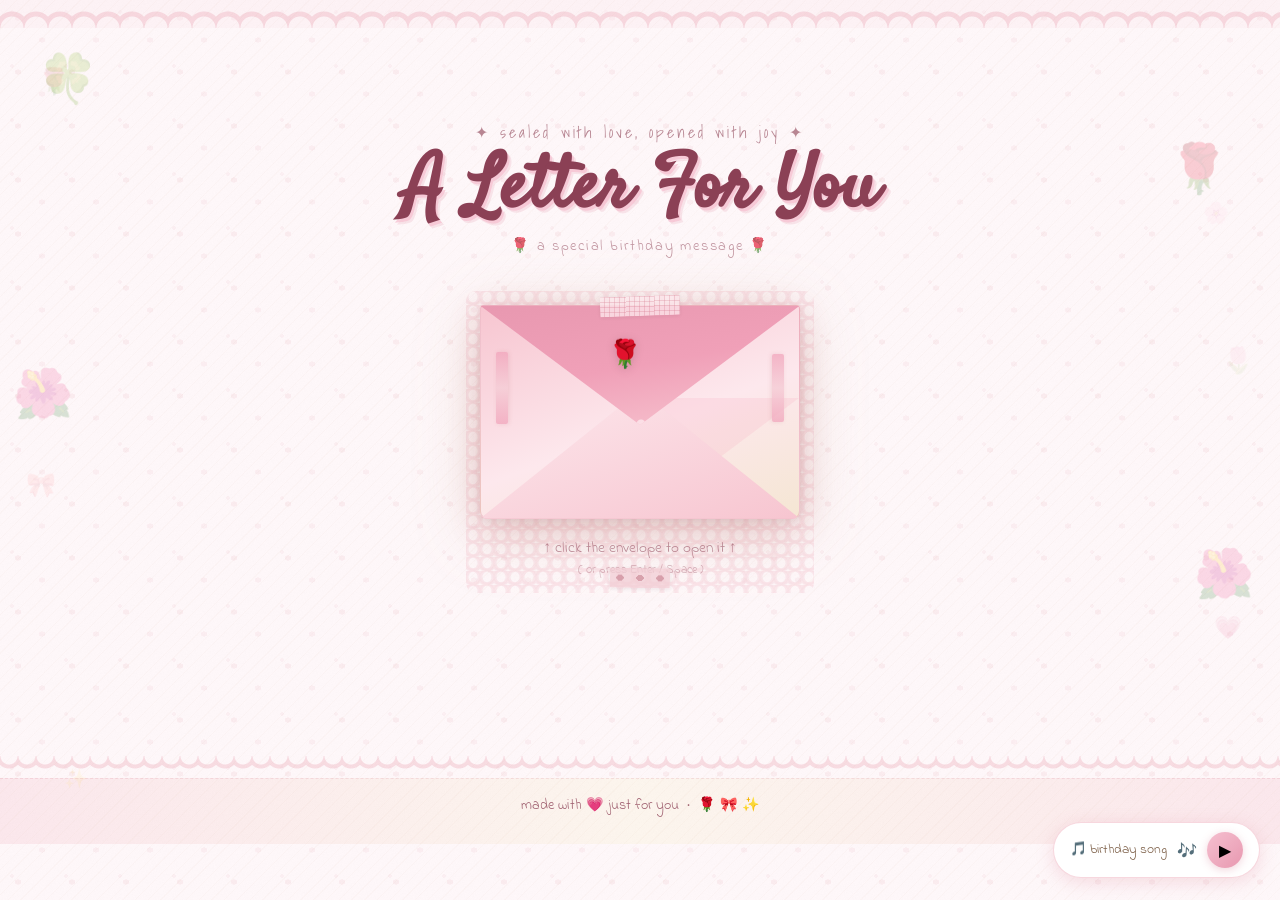
==== pages/final.html @ 30713c1d "Complete Birthday Scrapbook Website" ====
<!DOCTYPE html>
<html lang="en">
<head>
  <meta charset="UTF-8" />
  <meta name="viewport" content="width=device-width, initial-scale=1.0" />
  <title>A Letter For You 💌</title>
  <link rel="preconnect" href="https://fonts.googleapis.com" />
  <link rel="preconnect" href="https://fonts.gstatic.com" crossorigin />
  <link href="https://fonts.googleapis.com/css2?family=Caveat:wght@400;500;600;700&family=Satisfy&family=Indie+Flower&family=Kalam:wght@300;400;700&family=Shadows+Into+Light&family=Patrick+Hand&display=swap" rel="stylesheet" />
  <link rel="stylesheet" href="../css/style.css" />
  <link rel="stylesheet" href="../css/final.css" />
  <link rel="stylesheet" href="../css/scrapbook.css" />
</head>
<body class="final-page">

<style>
/* ── Final page specific overrides & new elements ── */
body.final-page {
  background-color: #fff8fa !important;
  background-image:
    radial-gradient(ellipse 5px 4px at 18px 18px, rgba(212,116,138,.09) 60%, transparent 70%),
    radial-gradient(ellipse 3px 3px at 12px 12px, rgba(212,116,138,.06) 60%, transparent 70%),
    radial-gradient(ellipse 5px 4px at 42px 40px, rgba(212,116,138,.07) 60%, transparent 70%) !important;
  background-size: 54px 54px !important;
}

/* ── Lace header/footer strips ── */
.final-lace-top {
  width:100%; height:28px;
  background-image: radial-gradient(circle 12px at 12px 100%, transparent 11px, rgba(245,205,214,0.7) 12px, rgba(245,205,214,0.7) 16px, transparent 17px);
  background-size:24px 28px; background-repeat:repeat-x;
  background-color:rgba(253,232,237,0.35);
}
.final-lace-bot {
  width:100%; height:22px; margin-top:8px;
  background-image: radial-gradient(circle 9px at 9px 0%, transparent 8px, rgba(245,205,214,0.65) 9px, rgba(245,205,214,0.65) 12px, transparent 13px);
  background-size:18px 22px; background-repeat:repeat-x;
}

/* ── Main stage layout ── */
.final-stage {
  display:flex; flex-direction:column; align-items:center;
  padding:36px 20px 60px; min-height:80vh;
  position:relative; z-index:1;
}

/* ── Title block ── */
.final-title-block { text-align:center; margin-bottom:36px; position:relative; }
.final-title-block h1 {
  font-family:'Satisfy',cursive;
  font-size:clamp(2.4rem,7vw,4.6rem);
  color:#8b4055;
  text-shadow:2px 3px 0 rgba(245,192,208,0.75), 4px 5px 0 rgba(212,116,138,0.15);
  line-height:1.05;
}
.final-title-block .pre-line {
  font-family:'Shadows Into Light',cursive;
  font-size:1rem; color:#a06070; letter-spacing:.18em;
  opacity:.75; display:block; margin-bottom:6px;
}
.final-title-block .post-line {
  font-family:'Indie Flower',cursive;
  font-size:.9rem; color:#a06070; letter-spacing:.12em;
  opacity:.65; display:block; margin-top:8px;
}

/* ── Envelope container ── */
.env-outer {
  position:relative; width:320px; max-width:88vw;
  cursor:pointer; transition:transform .35s ease;
}
.env-outer:hover { transform:translateY(-5px) scale(1.02); }

/* Lace border around envelope */
.env-lace-border {
  position:absolute; inset:-14px;
  border-radius:10px;
  border:none;
  background-image:
    radial-gradient(circle 6px at 6px 6px,   transparent 5px, rgba(245,205,214,0.6) 6px, rgba(245,205,214,0.6) 8px, transparent 9px),
    radial-gradient(circle 6px at calc(100% - 6px) 6px, transparent 5px, rgba(245,205,214,0.6) 6px, rgba(245,205,214,0.6) 8px, transparent 9px);
  background-size:14px 14px, 14px 14px;
  background-repeat:repeat;
  pointer-events:none; z-index:0; opacity:.6;
}

/* Envelope CSS shape */
.envelope { width:100%; aspect-ratio:3/2; position:relative; }
.env-body {
  position:absolute; inset:0;
  background:linear-gradient(160deg,#f7c5d0 0%,#fde8ed 55%,#f5e6d3 100%);
  border-radius:4px 4px 8px 8px;
  border:1.5px solid rgba(212,116,138,0.3);
  box-shadow:0 8px 32px rgba(180,80,100,0.22), 0 2px 8px rgba(0,0,0,0.06);
}
/* Side triangle folds */
.env-body::before {
  content:''; position:absolute; bottom:0; left:0;
  border-style:solid; border-width:0 0 120px 160px;
  border-color:transparent transparent rgba(240,160,184,0.25) transparent;
}
.env-body::after {
  content:''; position:absolute; bottom:0; right:0;
  border-style:solid; border-width:120px 160px 0 0;
  border-color:rgba(240,160,184,0.18) transparent transparent transparent;
}
/* Bottom V flap */
.env-bottom {
  position:absolute; bottom:0; left:0; right:0; height:60%;
  background:linear-gradient(160deg,#fde8ed,#f7c5d0);
  clip-path:polygon(0 100%,50% 0%,100% 100%);
  border-radius:0 0 8px 8px;
}
/* Top flap */
.env-flap {
  position:absolute; top:0; left:0; right:0; height:56%;
  background:linear-gradient(170deg,#e898b0,#f0a0b8,#f7c5d0);
  clip-path:polygon(0 0,50% 100%,100% 0);
  transform-origin:top center;
  transition:transform .65s cubic-bezier(.34,1.2,.64,1);
  border-radius:4px 4px 0 0; z-index:5;
  /* Lace edge on flap */
  box-shadow:0 6px 16px rgba(180,80,100,0.12);
}
/* Lace overlay on flap edge */
.env-flap::after {
  content:'';
  position:absolute; bottom:-4px; left:0; right:0; height:10px;
  background-image:radial-gradient(circle 5px at 5px 50%, rgba(253,232,237,0.8) 4px, transparent 5px);
  background-size:12px 100%; background-repeat:repeat-x;
}
.env-outer.open .env-flap { transform:rotateX(180deg); }

/* Rose wax seal on flap */
.env-seal {
  position:absolute; top:14%; left:50%; transform:translateX(-50%);
  z-index:6; transition:transform .4s ease, opacity .35s ease;
  filter:drop-shadow(0 2px 5px rgba(0,0,0,0.14));
}
.env-outer.open .env-seal { transform:translateX(-50%) scale(0); opacity:0; }

/* Letter peeking out */
.env-letter-peek {
  position:absolute; bottom:18%; left:8%; right:8%; height:44%;
  background:#fff; border-radius:3px 3px 1px 1px;
  box-shadow:0 -4px 14px rgba(0,0,0,0.07);
  transform:translateY(22px); opacity:0;
  transition:transform .55s ease .45s, opacity .55s ease .45s;
  z-index:4;
  background-image:repeating-linear-gradient(transparent,transparent 9px,rgba(212,116,138,0.12) 9px,rgba(212,116,138,0.12) 10px);
}
.env-outer.open .env-letter-peek { transform:translateY(-28px); opacity:1; }

/* Hint text */
.env-hint {
  text-align:center; font-family:'Indie Flower',cursive;
  font-size:.95rem; color:#a06070; margin-top:18px;
  opacity:.7; animation:arrowBounce 1.5s ease-in-out infinite;
  transition:opacity .3s ease;
}

/* Decorative roses pinned to envelope corners */
.env-rose-tl, .env-rose-tr, .env-rose-bl, .env-rose-br {
  position:absolute; z-index:10; pointer-events:none;
}
.env-rose-tl { top:-20px; left:-16px; transform:rotate(-20deg); }
.env-rose-tr { top:-18px; right:-14px; transform:rotate(15deg); }
.env-rose-bl { bottom:-16px; left:-12px; transform:rotate(10deg); }
.env-rose-br { bottom:-14px; right:-10px; transform:rotate(-15deg); }

/* Ribbon strip across envelope */
.env-ribbon {
  position:absolute; z-index:8; pointer-events:none;
  height:12px; background:linear-gradient(90deg,rgba(240,160,184,0.7),rgba(245,205,214,0.85),rgba(240,160,184,0.7));
  border-radius:2px; box-shadow:0 1px 4px rgba(180,80,100,0.15);
}

/* ── Letter container ── */
.letter-container {
  max-width:580px; width:90vw;
  max-height:0; overflow:hidden; opacity:0;
  transition:max-height .9s cubic-bezier(.4,0,.2,1), margin-top .5s ease, opacity .65s ease;
}
.letter-container.revealed { max-height:1000px; margin-top:44px; opacity:1; }

/* ── Letter paper ── */
.letter-paper {
  background:#fffdf9; border-radius:4px;
  padding:52px 48px 44px;
  box-shadow:0 8px 36px rgba(180,80,100,0.18), 0 2px 8px rgba(0,0,0,0.06);
  position:relative;
  /* Lined paper */
  background-image:repeating-linear-gradient(transparent,transparent 27px,rgba(212,116,138,0.1) 27px,rgba(212,116,138,0.1) 28px);
  background-size:100% 28px; background-position:0 16px;
  border-left:4px solid #e898b0;
}
/* Red margin line */
.letter-paper::before {
  content:''; position:absolute;
  left:48px; top:0; bottom:0; width:1px;
  background:rgba(240,160,184,0.3);
}
/* Corner fold */
.letter-paper::after {
  content:''; position:absolute;
  bottom:0; right:0; width:32px; height:32px;
  background:linear-gradient(135deg,rgba(245,205,214,0.7) 50%, transparent 50%);
  border-radius:0 0 4px 0;
}
/* Lace strip at top of letter */
.letter-lace-top {
  position:absolute; top:-10px; left:10px; right:10px; height:20px;
  background-image:radial-gradient(circle 8px at 8px 100%, transparent 7px, rgba(245,205,214,0.55) 8px, rgba(245,205,214,0.55) 11px, transparent 12px);
  background-size:16px 20px; background-repeat:repeat-x; pointer-events:none;
}
/* Paper behind letter */
.letter-behind {
  position:absolute; inset:6px -6px -6px 6px;
  background:linear-gradient(145deg,#fce8ed,#fdf5f7);
  border-radius:4px; z-index:-1;
  box-shadow:4px 4px 14px rgba(180,80,100,0.14);
}

.letter-date {
  font-family:'Caveat',cursive; font-size:.9rem;
  color:#a06070; text-align:right; display:block; margin-bottom:20px;
}
.letter-greeting {
  font-family:'Satisfy',cursive; font-size:1.9rem;
  color:#8b4055; margin-bottom:18px;
}
.letter-body {
  font-family:'Kalam',cursive; font-size:1.02rem;
  color:#5a3040; line-height:1.95; margin-bottom:14px;
}
.letter-sign-off {
  font-family:'Caveat',cursive; font-size:1.05rem; color:#7a5060; margin-top:22px;
}
.letter-signature {
  font-family:'Satisfy',cursive; font-size:2rem; color:#8b4055; margin-top:6px;
}
.letter-deco-row {
  text-align:center; margin-top:18px; font-size:1rem;
  letter-spacing:.5rem; opacity:.45;
}

/* ── Back home wrap ── */
.back-home-wrap { margin-top:32px; text-align:center; }

/* ── Music controls ── */
.music-controls {
  position:fixed; bottom:22px; right:20px; z-index:100;
  display:flex; align-items:center; gap:10px;
  background:#fff; border-radius:40px; padding:9px 16px;
  box-shadow:0 4px 18px rgba(212,116,138,0.22);
  border:1.5px solid rgba(245,205,214,0.8);
}
.music-label { font-family:'Indie Flower',cursive; font-size:.82rem; color:#a06070; }
.btn-music {
  background:linear-gradient(135deg,#f5c0d0,#e898b0);
  border:none; border-radius:50%; width:36px; height:36px;
  font-size:1rem; cursor:pointer; display:flex; align-items:center; justify-content:center;
  transition:transform .2s ease; box-shadow:0 2px 8px rgba(212,116,138,0.3);
}
.btn-music:hover { transform:scale(1.12); }

@media(max-width:560px) {
  .letter-paper { padding:32px 18px 26px; }
  .letter-paper::before { display:none; }
  .env-outer { width:260px; }
}
</style>

<!-- ══ Page transition ══ -->
<div id="page-transition"></div>
<!-- ══ Floating hearts ══ -->
<div class="hearts-container" aria-hidden="true"></div>

<!-- ══ Fixed ambient bg decorations ══ -->
<div aria-hidden="true" style="position:fixed;inset:0;pointer-events:none;z-index:0;overflow:hidden;">
  <span style="position:absolute;top:7%;left:3%;font-size:1.6rem;opacity:.09;animation:gentleFloat 5s ease-in-out infinite;">🌹</span>
  <span style="position:absolute;top:22%;right:4%;font-size:1.3rem;opacity:.09;animation:gentleFloat 4s ease-in-out infinite 1s;">🌸</span>
  <span style="position:absolute;top:52%;left:2%;font-size:1.5rem;opacity:.08;animation:gentleFloat 6s ease-in-out infinite 2s;">🎀</span>
  <span style="position:absolute;top:68%;right:3%;font-size:1.4rem;opacity:.09;animation:gentleFloat 4.5s ease-in-out infinite .5s;">💗</span>
  <span style="position:absolute;top:85%;left:5%;font-size:1.2rem;opacity:.08;animation:gentleFloat 3.5s ease-in-out infinite 1.5s;">✨</span>
  <span style="position:absolute;top:38%;right:2%;font-size:1.6rem;opacity:.07;animation:gentleFloat 5.5s ease-in-out infinite 3s;">🌷</span>
</div>

<!-- ══ Top lace ══ -->
<div class="final-lace-top" aria-hidden="true"></div>

<div class="final-stage" id="main-content">

  <!-- ════════════ TITLE ════════════ -->
  <div class="final-title-block" data-anim="fade">

    <!-- CSS rose bouquet above title -->
    <div aria-hidden="true" style="display:flex;justify-content:center;align-items:flex-end;gap:6px;margin-bottom:10px;">
      <div class="css-rose rose-sm" style="transform:rotate(-20deg);opacity:.8;">
        <div class="petal"></div><div class="petal"></div><div class="petal"></div><div class="petal"></div><div class="petal"></div><div class="leaf"></div>
      </div>
      <div class="css-rose rose-lg">
        <div class="petal"></div><div class="petal"></div><div class="petal"></div><div class="petal"></div><div class="petal"></div><div class="leaf"></div>
      </div>
      <div class="bow-satin bow-lg" style="margin-bottom:4px;">
        <div class="bow-knot"></div><div class="bow-tail-l"></div><div class="bow-tail-r"></div>
      </div>
      <div class="css-rose rose-lg">
        <div class="petal"></div><div class="petal"></div><div class="petal"></div><div class="petal"></div><div class="petal"></div><div class="leaf"></div>
      </div>
      <div class="css-rose rose-sm" style="transform:rotate(18deg);opacity:.8;">
        <div class="petal"></div><div class="petal"></div><div class="petal"></div><div class="petal"></div><div class="petal"></div><div class="leaf"></div>
      </div>
    </div>

    <span class="pre-line">✦ sealed with love, opened with joy ✦</span>
    <h1>A Letter For You</h1>
    <span class="post-line">🌹 a special birthday message 🌹</span>

    <!-- Lace strip under title -->
    <div class="lace-strip" style="margin-top:12px;max-width:340px;margin-left:auto;margin-right:auto;" aria-hidden="true"></div>
  </div>

  <!-- ════════════ ENVELOPE ════════════ -->
  <div class="env-outer" role="button" tabindex="0"
       aria-label="Click to open the birthday letter"
       data-anim="pop" data-delay="200">

    <!-- Lace border halo -->
    <div class="env-lace-border" aria-hidden="true"></div>

    <!-- Washi tape ribbons across envelope -->
    <div class="env-ribbon washi-floral" aria-hidden="true"
         style="width:72px;top:28%;left:-14px;transform:rotate(-90deg);"></div>
    <div class="env-ribbon washi-hearts" aria-hidden="true"
         style="width:68px;top:28%;right:-12px;transform:rotate(90deg);"></div>

    <!-- Top horizontal washi strip -->
    <div class="washi washi-gingham" aria-hidden="true"
         style="width:80px;top:-9px;left:50%;transform:translateX(-50%) rotate(-2deg);
         background-image:repeating-linear-gradient(0deg,transparent,transparent 4px,rgba(212,116,138,0.3) 4px,rgba(212,116,138,0.3) 5px),
         repeating-linear-gradient(90deg,transparent,transparent 4px,rgba(212,116,138,0.3) 4px,rgba(212,116,138,0.3) 5px);
         background-color:rgba(253,232,237,0.9);"></div>
    <div class="washi washi-hearts" aria-hidden="true"
         style="width:60px;bottom:-9px;left:50%;transform:translateX(-50%) rotate(1deg);"></div>

    <!-- CSS Rose corners -->
    <div class="env-rose-tl" aria-hidden="true">
      <div class="css-rose rose-sm" style="opacity:.85;">
        <div class="petal"></div><div class="petal"></div><div class="petal"></div><div class="petal"></div><div class="petal"></div><div class="leaf"></div>
      </div>
    </div>
    <div class="env-rose-tr" aria-hidden="true">
      <div class="css-rose rose-sm" style="opacity:.85;">
        <div class="petal"></div><div class="petal"></div><div class="petal"></div><div class="petal"></div><div class="petal"></div><div class="leaf"></div>
      </div>
    </div>
    <div class="env-rose-bl" aria-hidden="true">
      <div class="css-rose" style="transform:scale(.5);opacity:.7;">
        <div class="petal"></div><div class="petal"></div><div class="petal"></div><div class="petal"></div><div class="petal"></div><div class="leaf"></div>
      </div>
    </div>
    <div class="env-rose-br" aria-hidden="true">
      <div class="css-butterfly butterfly-sm" style="opacity:.6;">
        <div class="wing wing-ul"></div><div class="wing wing-ur"></div>
        <div class="wing wing-ll"></div><div class="wing wing-lr"></div>
        <div class="body"></div>
      </div>
    </div>

    <!-- Envelope body -->
    <div class="envelope" aria-hidden="true">
      <div class="env-body"></div>
      <div class="env-bottom"></div>
      <div class="env-flap"></div>

      <!-- Rose wax seal on flap -->
      <div class="env-seal">
        <div class="wax-seal seal-lg">🌹</div>
      </div>

      <div class="env-letter-peek"></div>
    </div>

    <p class="env-hint">↑ click the envelope to open it ↑</p>
    <p style="text-align:center;font-family:'Indie Flower',cursive;font-size:.75rem;color:#a06070;opacity:.45;margin-top:2px;">( or press Enter / Space )</p>
  </div>


  <!-- ════════════ LETTER ════════════ -->
  <div class="letter-container" aria-live="polite" aria-atomic="true">
    <div class="letter-paper">

      <!-- Paper behind -->
      <div class="letter-behind" aria-hidden="true"></div>
      <!-- Lace at top of letter -->
      <div class="letter-lace-top" aria-hidden="true"></div>

      <!-- Washi strips on letter -->
      <div class="washi washi-floral" aria-hidden="true"
           style="width:75px;top:-9px;left:50%;transform:translateX(-50%) rotate(-3deg);"></div>
      <div class="washi washi-gingham" aria-hidden="true"
           style="width:52px;top:-9px;left:12%;transform:rotate(4deg);
           background-image:repeating-linear-gradient(0deg,transparent,transparent 4px,rgba(212,116,138,0.3) 4px,rgba(212,116,138,0.3) 5px),
           repeating-linear-gradient(90deg,transparent,transparent 4px,rgba(212,116,138,0.3) 4px,rgba(212,116,138,0.3) 5px);
           background-color:rgba(253,232,237,0.9);"></div>
      <div class="washi washi-hearts" aria-hidden="true"
           style="width:48px;top:-9px;right:14%;transform:rotate(-4deg);"></div>

      <!-- Sticker decorations on letter corners -->
      <div style="position:absolute;top:14px;right:16px;transform:rotate(12deg);" aria-hidden="true">
        <div class="css-rose rose-sm">
          <div class="petal"></div><div class="petal"></div><div class="petal"></div><div class="petal"></div><div class="petal"></div><div class="leaf"></div>
        </div>
      </div>
      <div style="position:absolute;top:14px;left:16px;transform:rotate(-10deg);" aria-hidden="true">
        <div class="bow-satin bow-sm">
          <div class="bow-knot"></div><div class="bow-tail-l"></div><div class="bow-tail-r"></div>
        </div>
      </div>
      <div style="position:absolute;bottom:40px;right:18px;" aria-hidden="true">
        <div class="wax-seal seal-sm">🌸</div>
      </div>
      <div style="position:absolute;bottom:40px;left:16px;transform:rotate(-8deg);font-size:1.1rem;opacity:.35;" aria-hidden="true">🦋</div>

      <!-- Gift tag pinned at top -->
      <div style="position:absolute;top:-28px;right:18%;transform:rotate(5deg);" aria-hidden="true">
        <div class="gift-tag" style="padding:5px 10px;font-size:.65rem;">
          <span style="font-family:'Indie Flower',cursive;color:#8b4055;">a letter</span>
          <span style="display:block;font-family:'Satisfy',cursive;font-size:.85rem;color:#8b4055;">for you 💗</span>
        </div>
      </div>

      <!-- Letter content -->
      <span class="letter-date">August 5th, 2026 🌸</span>
      <p class="letter-greeting">My dearest you,</p>

      <p class="letter-body">
        I've been thinking about what to say in this letter for a while now.
        Not because I don't have enough words — it's actually the opposite.
        There are too many, and none of them feel big enough.
      </p>
      <p class="letter-body">
        So let me start with the simplest truth I know: having you in my
        life is one of the best things that has ever happened to me. Not
        just on birthdays, not just in the big shiny moments — but in all
        the quiet, ordinary, everyday ones too.
      </p>
      <p class="letter-body">
        You make the world a gentler, warmer, funnier, more beautiful place
        just by being in it. You carry kindness like other people carry
        keys — always with you, always ready, never making a show of it.
        That's rare. <em>You</em> are rare.
      </p>
      <p class="letter-body">
        I hope this year brings you everything your heart has been softly
        wishing for. Moonlit moments, belly laughs, spontaneous adventures,
        and long peaceful evenings where everything feels exactly right. 🌸
      </p>
      <p class="letter-body">
        And on the days when things feel heavy — because sometimes they
        will — I hope you remember that you are so deeply loved. That
        somewhere, someone made you a whole scrapbook just to say:
        <strong>you matter. You are celebrated. You are everything.</strong>
      </p>
      <p class="letter-body">
        Happy Birthday. Here's to you — today, tomorrow, and every
        single day in between. 🎂✨🌹
      </p>

      <!-- Quote card inside letter -->
      <div class="quote-card" style="margin:18px 0 14px;font-size:.88rem;">
        you are so so so loved ♡
        <span class="heart-end">🌸</span>
      </div>

      <!-- Sign-off with rose + bow row -->
      <p class="letter-sign-off">With all the love in the world,</p>
      <p class="letter-signature">yours always 💗</p>

      <!-- Decorative bottom row -->
      <div class="letter-deco-row" aria-hidden="true">🌹 🎀 ✨ 🎂 ✨ 🎀 🌹</div>

      <!-- Lace strip at bottom of letter -->
      <div class="lace-strip" style="margin-top:14px;" aria-hidden="true"></div>

      <!-- Wax seal row at very bottom -->
      <div style="display:flex;justify-content:center;gap:16px;margin-top:12px;" aria-hidden="true">
        <div class="wax-seal seal-sm">🌹</div>
        <div class="bow-satin" style="transform:scale(.85);">
          <div class="bow-knot"></div><div class="bow-tail-l"></div><div class="bow-tail-r"></div>
        </div>
        <div class="wax-seal seal-sm">💗</div>
      </div>

    </div><!-- /.letter-paper -->
  </div><!-- /.letter-container -->

  <!-- ── Back home ── -->
  <div class="back-home-wrap" id="back-home" style="opacity:0;transition:opacity .6s ease 1.2s;">
    <div style="display:flex;flex-direction:column;align-items:center;gap:14px;">
      <!-- CSS rose + bow as a little bouquet above button -->
      <div style="display:flex;align-items:flex-end;gap:4px;" aria-hidden="true">
        <div class="css-rose rose-sm" style="transform:rotate(-15deg);opacity:.7;">
          <div class="petal"></div><div class="petal"></div><div class="petal"></div><div class="petal"></div><div class="petal"></div><div class="leaf"></div>
        </div>
        <div class="css-rose" style="opacity:.85;">
          <div class="petal"></div><div class="petal"></div><div class="petal"></div><div class="petal"></div><div class="petal"></div><div class="leaf"></div>
        </div>
        <div class="css-rose rose-sm" style="transform:rotate(12deg);opacity:.7;">
          <div class="petal"></div><div class="petal"></div><div class="petal"></div><div class="petal"></div><div class="petal"></div><div class="leaf"></div>
        </div>
      </div>
      <a href="../index.html" class="btn-bow">← back to the scrapbook</a>
    </div>
  </div>

</div><!-- /.final-stage -->

<!-- ── Footer ── -->
<div class="final-lace-bot" aria-hidden="true"></div>
<div style="text-align:center;padding:16px 20px 28px;background:linear-gradient(90deg,#fce8ed,#fdf6ee,#fce8ed);
  border-top:1px dashed rgba(212,116,138,0.18);">
  <p style="font-family:'Indie Flower',cursive;font-size:.88rem;color:#a06070;">
    made with 💗 just for you &nbsp;·&nbsp; 🌹 🎀 ✨
  </p>
</div>

<!-- ── Music controls ── -->
<div class="music-controls" role="region" aria-label="Background music controls">
  <span class="music-label">🎵 birthday song</span>
  <span class="music-note" style="animation:musicBounce .6s ease-in-out infinite alternate;" aria-hidden="true">🎶</span>
  <button class="btn-music" aria-label="Play or pause background music">▶</button>
</div>


<!-- ══ Scripts ══ -->
<script src="../js/utils.js"></script>
<script src="../js/animations.js"></script>
<script src="../js/transitions.js"></script>
<script src="../js/confetti.js"></script>
<script src="../js/final.js"></script>

<script>
  /* ── Bootstrap ── */
  document.addEventListener('DOMContentLoaded', () => {
    ScrapAnimations.initFloatingHearts('.hearts-container', 14);
    ScrapAnimations.initSparkles(true);
    ScrapAnimations.initCursorTrail();
    ScrapAnimations.initBgDecos(4);
    ScrapAnimations.initEntranceAnims();
    ScrapAnimations.initStickerHover();
    ScrapTransitions.initTransitions();
  });

  /* ── Keyboard: Enter / Space opens envelope ── */
  document.addEventListener('DOMContentLoaded', () => {
    const envWrap = document.querySelector('.env-outer');
    if (envWrap) {
      envWrap.addEventListener('keydown', (e) => {
        if (e.key === 'Enter' || e.key === ' ') {
          e.preventDefault();
          envWrap.click();
        }
      });
    }

    /* Show back-home button after letter revealed */
    const letterContainer = document.querySelector('.letter-container');
    const backHome        = document.getElementById('back-home');
    if (letterContainer && backHome) {
      const obs = new MutationObserver(() => {
        if (letterContainer.classList.contains('revealed')) {
          setTimeout(() => { backHome.style.opacity = '1'; }, 1400);
        }
      });
      obs.observe(letterContainer, { attributes: true, attributeFilter: ['class'] });
    }
  });

  /* ── Override envelope selector for new class name ── */
  /* final.js uses '.envelope-wrap', patch to '.env-outer' */
  document.addEventListener('DOMContentLoaded', () => {
    const envOuter = document.querySelector('.env-outer');
    const letterContainer = document.querySelector('.letter-container');
    const hintText  = document.querySelector('.env-hint');
    let opened = false;

    if (!envOuter || !letterContainer) return;

    envOuter.addEventListener('click', () => {
      if (opened) return;
      opened = true;

      envOuter.classList.add('open');
      if (hintText) hintText.style.opacity = '0';

      setTimeout(() => letterContainer.classList.add('revealed'), 500);

      setTimeout(() => {
        ScrapConfetti.launchConfetti(160);
        ScrapConfetti.startConfettiDrizzle(550);
      }, 720);

      setTimeout(() => ScrapConfetti.stopConfettiDrizzle(), 9000);

      setTimeout(() => {
        envOuter.style.transform = 'scale(0.88) translateY(-8px)';
        envOuter.style.transition = 'transform .5s ease';
        envOuter.style.cursor = 'default';
      }, 950);
    });
  });
</script>

</body>
</html>
---- css/style.css ----
/* ================================================
   HAPPY BIRTHDAY SCRAPBOOK — MAIN STYLESHEET
   Cutecore + Digital Scrapbook + Vintage Journal
   ================================================ */

/* ── Google Fonts Import ── */
@import url('https://fonts.googleapis.com/css2?family=Caveat:wght@400;500;600;700&family=Satisfy&family=Indie+Flower&family=Kalam:wght@300;400;700&family=Shadows+Into+Light&family=Patrick+Hand&display=swap');

/* ── CSS Custom Properties ── */
:root {
  /* Colour Palette */
  --pink:        #f7c5d0;
  --pink-deep:   #f0a0b8;
  --pink-light:  #fde8ed;
  --cream:       #fdf6ee;
  --beige:       #f5e6d3;
  --beige-dark:  #e8d5bc;
  --white:       #fffdf9;
  --baby-blue:   #c8e6f5;
  --blue-light:  #e8f4fb;
  --brown:       #c4956a;
  --brown-light: #d4a87a;
  --brown-dark:  #8b6548;
  --tape-yellow: #f9efc7;
  --tape-pink:   #ffd6e0;
  --tape-blue:   #d0eaf8;
  --tape-green:  #d4edda;
  --text-dark:   #5a3e2b;
  --text-mid:    #7a5c44;
  --text-light:  #a07850;

  /* Shadows */
  --shadow-soft:   0 4px 15px rgba(180, 130, 100, 0.15);
  --shadow-med:    0 8px 30px rgba(180, 130, 100, 0.22);
  --shadow-strong: 0 12px 40px rgba(180, 130, 100, 0.30);
  --shadow-pink:   0 6px 25px rgba(240, 160, 184, 0.30);

  /* Fonts */
  --font-title:      'Satisfy', cursive;
  --font-handwrite:  'Caveat', cursive;
  --font-cute:       'Indie Flower', cursive;
  --font-journal:    'Kalam', cursive;
  --font-shadow:     'Shadows Into Light', cursive;
  --font-body:       'Patrick Hand', cursive;

  /* Border Radius */
  --radius-sm:   6px;
  --radius-md:   12px;
  --radius-lg:   20px;
  --radius-xl:   30px;
  --radius-full: 50%;
}

/* ── Reset & Base ── */
*, *::before, *::after {
  box-sizing: border-box;
  margin: 0;
  padding: 0;
}

html {
  scroll-behavior: smooth;
}

body {
  min-height: 100vh;
  background-color: var(--beige);
  color: var(--text-dark);
  font-family: var(--font-body);
  overflow-x: hidden;
  position: relative;
}

/* ── Paper Texture Background ── */
body::before {
  content: '';
  position: fixed;
  inset: 0;
  background-image:
    /* Noise texture via repeating SVG */
    url("data:image/svg+xml,%3Csvg xmlns='http://www.w3.org/2000/svg' width='300' height='300'%3E%3Cfilter id='noise'%3E%3CfeTurbulence type='fractalNoise' baseFrequency='0.9' numOctaves='4' stitchTiles='stitch'/%3E%3CfeColorMatrix type='saturate' values='0'/%3E%3C/filter%3E%3Crect width='300' height='300' filter='url(%23noise)' opacity='0.04'/%3E%3C/svg%3E"),
    /* Subtle diagonal lines */
    repeating-linear-gradient(
      -45deg,
      transparent,
      transparent 8px,
      rgba(196,149,106,0.03) 8px,
      rgba(196,149,106,0.03) 9px
    );
  pointer-events: none;
  z-index: 0;
}

/* ── Page Wrapper ── */
.page-wrapper {
  position: relative;
  z-index: 1;
  min-height: 100vh;
}

/* ── Fade-In Animation on Load ── */
.page-wrapper {
  animation: pageLoad 0.8s ease both;
}

@keyframes pageLoad {
  from { opacity: 0; transform: translateY(12px); }
  to   { opacity: 1; transform: translateY(0); }
}

/* ================================================
   FLOATING HEARTS
   ================================================ */
.hearts-container {
  position: fixed;
  inset: 0;
  pointer-events: none;
  z-index: 999;
  overflow: hidden;
}

.heart {
  position: absolute;
  bottom: -50px;
  font-size: 1.2rem;
  animation: floatHeart linear infinite;
  opacity: 0;
  user-select: none;
}

@keyframes floatHeart {
  0%   { transform: translateY(0) rotate(0deg) scale(0.8); opacity: 0; }
  10%  { opacity: 0.8; }
  90%  { opacity: 0.5; }
  100% { transform: translateY(-110vh) rotate(25deg) scale(1.1); opacity: 0; }
}

/* ================================================
   SPARKLING STARS
   ================================================ */
.star-sparkle {
  position: fixed;
  pointer-events: none;
  font-size: 1rem;
  z-index: 998;
  animation: sparkle 2s ease-in-out forwards;
}

@keyframes sparkle {
  0%   { transform: scale(0) rotate(0deg);   opacity: 1; }
  50%  { transform: scale(1.4) rotate(180deg); opacity: 1; }
  100% { transform: scale(0) rotate(360deg); opacity: 0; }
}

/* ================================================
   POLAROID CARD
   ================================================ */
.polaroid {
  display: block;
  background: var(--white);
  padding: 12px 12px 40px 12px;
  border-radius: 2px;
  box-shadow: var(--shadow-med), inset 0 0 0 1px rgba(196,149,106,0.1);
  cursor: pointer;
  text-decoration: none;
  color: var(--text-dark);
  transition: transform 0.3s cubic-bezier(0.34,1.56,0.64,1),
              box-shadow 0.3s ease;
  position: relative;
  will-change: transform;
}

.polaroid:hover {
  box-shadow: var(--shadow-strong), 0 0 0 2px var(--pink-deep);
}

/* Each polaroid gets a different base rotation via data attrs */
.polaroid[data-rotate="-3"] { transform: rotate(-3deg); }
.polaroid[data-rotate="-2"] { transform: rotate(-2deg); }
.polaroid[data-rotate="-1"] { transform: rotate(-1deg); }
.polaroid[data-rotate="0"]  { transform: rotate(0deg);  }
.polaroid[data-rotate="1"]  { transform: rotate(1deg);  }
.polaroid[data-rotate="2"]  { transform: rotate(2deg);  }
.polaroid[data-rotate="3"]  { transform: rotate(3deg);  }
.polaroid[data-rotate="4"]  { transform: rotate(4deg);  }
.polaroid[data-rotate="-4"] { transform: rotate(-4deg); }

.polaroid:hover[data-rotate="-3"] { transform: rotate(-1deg) translateY(-10px) scale(1.04); }
.polaroid:hover[data-rotate="-2"] { transform: rotate(-4deg) translateY(-10px) scale(1.04); }
.polaroid:hover[data-rotate="-1"] { transform: rotate(1deg)  translateY(-10px) scale(1.04); }
.polaroid:hover[data-rotate="0"]  { transform: rotate(-2deg) translateY(-10px) scale(1.04); }
.polaroid:hover[data-rotate="1"]  { transform: rotate(3deg)  translateY(-10px) scale(1.04); }
.polaroid:hover[data-rotate="2"]  { transform: rotate(-1deg) translateY(-10px) scale(1.04); }
.polaroid:hover[data-rotate="3"]  { transform: rotate(1deg)  translateY(-10px) scale(1.04); }
.polaroid:hover[data-rotate="4"]  { transform: rotate(2deg)  translateY(-10px) scale(1.04); }
.polaroid:hover[data-rotate="-4"] { transform: rotate(-2deg) translateY(-10px) scale(1.04); }

/* Photo area inside polaroid */
.polaroid .photo-area {
  width: 100%;
  aspect-ratio: 1 / 1;
  overflow: hidden;
  background: var(--beige);
  display: flex;
  align-items: center;
  justify-content: center;
  position: relative;
}

.polaroid .photo-area img {
  width: 100%;
  height: 100%;
  object-fit: cover;
  display: block;
  transition: transform 0.4s ease;
}

.polaroid:hover .photo-area img {
  transform: scale(1.06);
}

/* Caption below the photo */
.polaroid .caption {
  text-align: center;
  font-family: var(--font-handwrite);
  font-size: 1rem;
  color: var(--text-mid);
  padding-top: 8px;
  line-height: 1.3;
}

/* ================================================
   WASHI TAPE STRIPS
   ================================================ */
.tape {
  position: absolute;
  height: 22px;
  border-radius: 2px;
  opacity: 0.85;
  z-index: 10;
  pointer-events: none;
}

.tape-yellow { background: repeating-linear-gradient(90deg, var(--tape-yellow) 0px, var(--tape-yellow) 10px, rgba(249,239,199,0.6) 10px, rgba(249,239,199,0.6) 12px); }
.tape-pink   { background: repeating-linear-gradient(90deg, var(--tape-pink)   0px, var(--tape-pink)   10px, rgba(255,214,224,0.6) 10px, rgba(255,214,224,0.6) 12px); }
.tape-blue   { background: repeating-linear-gradient(90deg, var(--tape-blue)   0px, var(--tape-blue)   10px, rgba(208,234,248,0.6) 10px, rgba(208,234,248,0.6) 12px); }
.tape-green  { background: repeating-linear-gradient(90deg, var(--tape-green)  0px, var(--tape-green)  10px, rgba(212,237,218,0.6) 10px, rgba(212,237,218,0.6) 12px); }

/* ================================================
   TORN PAPER EDGE
   ================================================ */
.torn-top {
  width: 100%;
  height: 30px;
  background: var(--white);
  clip-path: polygon(
    0% 100%, 2% 30%, 4% 80%, 6% 20%, 8% 70%, 10% 10%,
    12% 60%, 14% 30%, 16% 85%, 18% 20%, 20% 65%, 22% 40%,
    24% 90%, 26% 15%, 28% 70%, 30% 35%, 32% 80%, 34% 20%,
    36% 60%, 38% 40%, 40% 90%, 42% 25%, 44% 75%, 46% 10%,
    48% 65%, 50% 30%, 52% 85%, 54% 20%, 56% 70%, 58% 40%,
    60% 90%, 62% 15%, 64% 60%, 66% 35%, 68% 80%, 70% 25%,
    72% 70%, 74% 10%, 76% 65%, 78% 40%, 80% 85%, 82% 20%,
    84% 60%, 86% 30%, 88% 80%, 90% 15%, 92% 65%, 94% 35%,
    96% 75%, 98% 20%, 100% 55%, 100% 100%
  );
}

.torn-bottom {
  width: 100%;
  height: 30px;
  background: var(--white);
  clip-path: polygon(
    0% 0%, 2% 70%, 4% 20%, 6% 80%, 8% 30%, 10% 90%,
    12% 40%, 14% 70%, 16% 15%, 18% 80%, 20% 35%, 22% 60%,
    24% 10%, 26% 85%, 28% 30%, 30% 65%, 32% 20%, 34% 80%,
    36% 40%, 38% 60%, 40% 10%, 42% 75%, 44% 25%, 46% 90%,
    48% 35%, 50% 70%, 52% 15%, 54% 80%, 56% 30%, 58% 60%,
    60% 10%, 62% 85%, 64% 40%, 66% 65%, 68% 20%, 70% 75%,
    72% 30%, 74% 90%, 76% 35%, 78% 60%, 80% 15%, 82% 80%,
    84% 40%, 86% 70%, 88% 20%, 90% 85%, 92% 35%, 94% 65%,
    96% 25%, 98% 80%, 100% 45%, 100% 0%
  );
}

/* ================================================
   DECORATIVE STICKERS (CSS-drawn)
   ================================================ */
.sticker {
  position: absolute;
  pointer-events: none;
  user-select: none;
  font-size: 1.6rem;
  z-index: 20;
  filter: drop-shadow(1px 2px 3px rgba(0,0,0,0.12));
}

/* ================================================
   TITLE / HEADING STYLES
   ================================================ */
.title-main {
  font-family: var(--font-title);
  font-size: clamp(2.8rem, 8vw, 5.5rem);
  color: var(--brown-dark);
  text-shadow:
    2px 2px 0 var(--pink),
    4px 4px 0 rgba(196,149,106,0.2);
  line-height: 1.1;
  letter-spacing: 0.02em;
}

.title-sub {
  font-family: var(--font-shadow);
  font-size: clamp(1.2rem, 3vw, 1.8rem);
  color: var(--text-mid);
  letter-spacing: 0.05em;
}

.handwrite-text {
  font-family: var(--font-handwrite);
  font-size: clamp(1rem, 2.5vw, 1.4rem);
  color: var(--text-mid);
  line-height: 1.7;
}

.journal-text {
  font-family: var(--font-journal);
  color: var(--text-dark);
  line-height: 1.8;
}

/* ================================================
   PAPER CARDS / NOTE PANELS
   ================================================ */
.paper-card {
  background: var(--white);
  border-radius: var(--radius-md);
  padding: 28px 32px;
  box-shadow: var(--shadow-soft);
  position: relative;
  /* Lined paper effect */
  background-image: repeating-linear-gradient(
    transparent,
    transparent 27px,
    rgba(196,149,106,0.12) 27px,
    rgba(196,149,106,0.12) 28px
  );
  background-size: 100% 28px;
}

.paper-card.pink-tint {
  background-color: var(--pink-light);
}

.paper-card.blue-tint {
  background-color: var(--blue-light);
}

/* Corner fold */
.paper-card::after {
  content: '';
  position: absolute;
  bottom: 0;
  right: 0;
  width: 30px;
  height: 30px;
  background: linear-gradient(
    135deg,
    var(--beige-dark) 50%,
    transparent 50%
  );
  border-radius: 0 0 var(--radius-md) 0;
}

/* ================================================
   RIBBON DECORATION
   ================================================ */
.ribbon-wrap {
  position: relative;
  display: inline-block;
}

.ribbon-wrap::before,
.ribbon-wrap::after {
  content: '';
  position: absolute;
  top: 50%;
  transform: translateY(-50%);
  width: 60px;
  height: 2px;
  background: linear-gradient(90deg, transparent, var(--pink-deep));
}

.ribbon-wrap::before { right: 100%; margin-right: 12px; }
.ribbon-wrap::after  { left: 100%;  margin-left: 12px; background: linear-gradient(90deg, var(--pink-deep), transparent); }

/* ================================================
   BOW SVG DECORATION (inline CSS bow)
   ================================================ */
.bow {
  display: inline-block;
  width: 50px;
  height: 30px;
  position: relative;
}

.bow::before,
.bow::after {
  content: '';
  position: absolute;
  top: 0;
  width: 22px;
  height: 28px;
  border-radius: 50% 0 50% 0;
  background: var(--pink-deep);
  box-shadow: inset 0 0 8px rgba(0,0,0,0.08);
}

.bow::before { left: 0;  transform: rotate(-20deg); }
.bow::after  { right: 0; transform: rotate(20deg) scaleX(-1); }

/* ================================================
   NAVIGATION BUTTONS
   ================================================ */
.btn-scrap {
  display: inline-flex;
  align-items: center;
  gap: 8px;
  padding: 10px 24px;
  border: none;
  border-radius: var(--radius-xl);
  font-family: var(--font-handwrite);
  font-size: 1.1rem;
  font-weight: 600;
  cursor: pointer;
  text-decoration: none;
  transition: transform 0.2s ease, box-shadow 0.2s ease;
  position: relative;
}

.btn-scrap:active { transform: scale(0.96); }

.btn-pink {
  background: linear-gradient(135deg, var(--pink-deep), var(--pink));
  color: var(--brown-dark);
  box-shadow: 0 4px 14px rgba(240,160,184,0.4);
}

.btn-pink:hover {
  transform: translateY(-2px) scale(1.03);
  box-shadow: 0 7px 20px rgba(240,160,184,0.5);
}

.btn-cream {
  background: linear-gradient(135deg, var(--cream), var(--beige));
  color: var(--brown-dark);
  box-shadow: var(--shadow-soft);
}

.btn-cream:hover {
  transform: translateY(-2px) scale(1.03);
  box-shadow: var(--shadow-med);
}

.btn-blue {
  background: linear-gradient(135deg, var(--baby-blue), var(--blue-light));
  color: var(--brown-dark);
  box-shadow: 0 4px 14px rgba(200,230,245,0.5);
}

.btn-blue:hover {
  transform: translateY(-2px) scale(1.03);
  box-shadow: 0 7px 20px rgba(200,230,245,0.6);
}

/* ================================================
   PHOTO PAGE LAYOUT
   ================================================ */
.photo-page-wrapper {
  max-width: 780px;
  margin: 0 auto;
  padding: 40px 20px 80px;
}

.photo-large-frame {
  background: var(--white);
  padding: 16px 16px 60px 16px;
  box-shadow: var(--shadow-strong);
  border-radius: 2px;
  position: relative;
  margin: 0 auto;
  max-width: 520px;
}

.photo-large-frame img {
  width: 100%;
  height: auto;
  display: block;
  border-radius: 1px;
}

.photo-large-frame .caption-large {
  text-align: center;
  font-family: var(--font-handwrite);
  font-size: 1.3rem;
  color: var(--text-mid);
  padding-top: 10px;
}

/* ================================================
   PAGE NAVIGATION (prev/next)
   ================================================ */
.page-nav {
  display: flex;
  justify-content: space-between;
  align-items: center;
  margin-top: 40px;
  gap: 16px;
  flex-wrap: wrap;
}

.page-nav .btn-home {
  font-size: 0.9rem;
  padding: 8px 18px;
}

/* ================================================
   ANIMATED DECORATIONS — FLOATING ELEMENTS
   ================================================ */
.float-slow  { animation: gentleFloat 4s ease-in-out infinite; }
.float-med   { animation: gentleFloat 3s ease-in-out infinite 0.5s; }
.float-fast  { animation: gentleFloat 2.5s ease-in-out infinite 1s; }

@keyframes gentleFloat {
  0%, 100% { transform: translateY(0px) rotate(0deg); }
  50%       { transform: translateY(-8px) rotate(2deg); }
}

/* ================================================
   BUTTERFLY
   ================================================ */
.butterfly {
  display: inline-block;
  font-size: 1.4rem;
  animation: flutter 1.5s ease-in-out infinite;
}

@keyframes flutter {
  0%, 100% { transform: scaleX(1)  rotate(-5deg); }
  50%       { transform: scaleX(-1) rotate(5deg);  }
}

/* ================================================
   FLOWER DECORATION
   ================================================ */
.flower-deco {
  display: inline-block;
  font-size: 1.8rem;
  animation: bloom 3s ease-in-out infinite;
}

@keyframes bloom {
  0%, 100% { transform: scale(1)    rotate(0deg); }
  50%       { transform: scale(1.12) rotate(10deg); }
}

/* ================================================
   PAGE TRANSITION OVERLAY
   ================================================ */
#page-transition {
  position: fixed;
  inset: 0;
  background: var(--pink-light);
  z-index: 9999;
  pointer-events: none;
  opacity: 0;
  transition: opacity 0.4s ease;
}

#page-transition.fade-out {
  opacity: 1;
}

/* ================================================
   SCRAPBOOK BACKGROUND ELEMENTS
   ================================================ */
.bg-deco {
  position: fixed;
  pointer-events: none;
  z-index: 0;
  opacity: 0.18;
  font-size: 3rem;
  user-select: none;
}

/* ================================================
   SCROLL BAR STYLING
   ================================================ */
::-webkit-scrollbar { width: 8px; }
::-webkit-scrollbar-track { background: var(--beige); }
::-webkit-scrollbar-thumb {
  background: var(--pink-deep);
  border-radius: 20px;
  border: 2px solid var(--beige);
}
::-webkit-scrollbar-thumb:hover { background: var(--brown-light); }

/* ================================================
   SELECTION
   ================================================ */
::selection {
  background: var(--pink);
  color: var(--brown-dark);
}

/* ================================================
   RESPONSIVE
   ================================================ */
@media (max-width: 768px) {
  .paper-card { padding: 20px 18px; }
  .photo-page-wrapper { padding: 20px 14px 60px; }
  .page-nav { flex-direction: column; align-items: center; }
  .btn-scrap { font-size: 1rem; padding: 9px 20px; }
}

@media (max-width: 480px) {
  .polaroid { padding: 8px 8px 32px 8px; }
  .title-main { font-size: 2.4rem; }
}
---- css/final.css ----
/* ================================================
   FINAL PAGE — ENVELOPE + LETTER + CONFETTI
   ================================================ */

body.final-page {
  background: linear-gradient(160deg, #fde8ed 0%, #fdf6ee 40%, #e8f4fb 100%);
  min-height: 100vh;
  overflow-x: hidden;
}

/* ── Stage ── */
.final-stage {
  display: flex;
  flex-direction: column;
  align-items: center;
  justify-content: center;
  min-height: 100vh;
  padding: 40px 20px;
  position: relative;
  z-index: 1;
}

/* ── Title ── */
.final-title {
  text-align: center;
  margin-bottom: 40px;
}

.final-title .pre-text {
  font-family: var(--font-shadow);
  font-size: 1.1rem;
  color: var(--text-mid);
  letter-spacing: 0.15em;
  display: block;
  margin-bottom: 8px;
  opacity: 0.8;
}

/* ── Envelope ── */
.envelope-wrap {
  position: relative;
  width: 340px;
  max-width: 90vw;
  cursor: pointer;
  transition: transform 0.3s ease;
}

.envelope-wrap:hover {
  transform: scale(1.02) translateY(-4px);
}

.envelope-wrap:hover .env-hint {
  opacity: 1;
}

/* Envelope body */
.envelope {
  width: 100%;
  aspect-ratio: 3 / 2;
  position: relative;
  filter: drop-shadow(0 10px 30px rgba(180,130,100,0.25));
}

/* Back flap (always visible) */
.env-body {
  position: absolute;
  inset: 0;
  background: linear-gradient(160deg, #f7c5d0 0%, #fde8ed 60%, #f5e6d3 100%);
  border-radius: 4px 4px 8px 8px;
  border: 1.5px solid rgba(196,149,106,0.25);
}

/* Envelope side triangles */
.env-body::before,
.env-body::after {
  content: '';
  position: absolute;
  bottom: 0;
  width: 0;
  height: 0;
}

.env-body::before {
  left: 0;
  border-style: solid;
  border-width: 0 0 130px 170px;
  border-color: transparent transparent rgba(240,160,184,0.3) transparent;
}

.env-body::after {
  right: 0;
  border-style: solid;
  border-width: 130px 170px 0 0;
  border-color: rgba(240,160,184,0.2) transparent transparent transparent;
}

/* Bottom V-fold */
.env-bottom {
  position: absolute;
  bottom: 0;
  left: 0;
  right: 0;
  height: 60%;
  background: linear-gradient(160deg, #fde8ed, #f7c5d0);
  clip-path: polygon(0 100%, 50% 0%, 100% 100%);
  border-radius: 0 0 8px 8px;
  border-top: 1px solid rgba(196,149,106,0.2);
}

/* Flap (top, animated) */
.env-flap {
  position: absolute;
  top: 0;
  left: 0;
  right: 0;
  height: 55%;
  background: linear-gradient(160deg, #f0a0b8, #f7c5d0);
  clip-path: polygon(0 0, 50% 100%, 100% 0);
  transform-origin: top center;
  transition: transform 0.6s cubic-bezier(0.34, 1.2, 0.64, 1);
  border-radius: 4px 4px 0 0;
  z-index: 5;
}

/* Flap open state */
.envelope-wrap.open .env-flap {
  transform: rotateX(180deg);
}

/* Heart seal on flap */
.env-seal {
  position: absolute;
  top: 18%;
  left: 50%;
  transform: translateX(-50%);
  font-size: 2rem;
  z-index: 6;
  transition: transform 0.4s ease, opacity 0.3s ease;
  filter: drop-shadow(0 2px 4px rgba(0,0,0,0.1));
}

.envelope-wrap.open .env-seal {
  transform: translateX(-50%) scale(0);
  opacity: 0;
}

/* Letter peeking out */
.env-letter-peek {
  position: absolute;
  bottom: 20%;
  left: 10%;
  right: 10%;
  height: 45%;
  background: var(--white);
  border-radius: 4px 4px 2px 2px;
  box-shadow: 0 -4px 12px rgba(0,0,0,0.06);
  transform: translateY(20px);
  opacity: 0;
  transition: transform 0.5s ease 0.4s, opacity 0.5s ease 0.4s;
  z-index: 4;
  /* Lined paper */
  background-image: repeating-linear-gradient(
    transparent, transparent 9px,
    rgba(196,149,106,0.15) 9px, rgba(196,149,106,0.15) 10px
  );
}

.envelope-wrap.open .env-letter-peek {
  transform: translateY(-30px);
  opacity: 1;
}

/* Hint text */
.env-hint {
  text-align: center;
  font-family: var(--font-cute);
  font-size: 0.95rem;
  color: var(--text-mid);
  margin-top: 18px;
  opacity: 0.7;
  transition: opacity 0.3s ease;
  animation: arrowBounce 1.5s ease-in-out infinite;
}

/* ── Letter reveal ── */
.letter-container {
  max-width: 600px;
  width: 90vw;
  margin-top: 0;
  max-height: 0;
  overflow: hidden;
  transition: max-height 0.8s cubic-bezier(0.4, 0, 0.2, 1),
              margin-top 0.5s ease,
              opacity 0.6s ease;
  opacity: 0;
}

.letter-container.revealed {
  max-height: 900px;
  margin-top: 40px;
  opacity: 1;
}

.letter-paper {
  background: var(--white);
  border-radius: var(--radius-md);
  padding: 48px 44px 40px;
  box-shadow: var(--shadow-strong);
  position: relative;
  /* Lined paper */
  background-image: repeating-linear-gradient(
    transparent, transparent 27px,
    rgba(196,149,106,0.12) 27px, rgba(196,149,106,0.12) 28px
  );
  background-size: 100% 28px;
  background-position: 0 16px;
  border-left: 4px solid var(--pink-deep);
}

/* Red margin */
.letter-paper::before {
  content: '';
  position: absolute;
  left: 44px;
  top: 0;
  bottom: 0;
  width: 1px;
  background: rgba(240,160,184,0.35);
}

/* Corner fold */
.letter-paper::after {
  content: '';
  position: absolute;
  bottom: 0;
  right: 0;
  width: 36px;
  height: 36px;
  background: linear-gradient(135deg, var(--beige-dark) 50%, transparent 50%);
  border-radius: 0 0 var(--radius-md) 0;
}

.letter-date {
  font-family: var(--font-handwrite);
  font-size: 0.95rem;
  color: var(--text-light);
  text-align: right;
  margin-bottom: 22px;
  display: block;
}

.letter-greeting {
  font-family: var(--font-title);
  font-size: 2rem;
  color: var(--brown-dark);
  margin-bottom: 20px;
}

.letter-body {
  font-family: var(--font-journal);
  font-size: 1.05rem;
  color: var(--text-dark);
  line-height: 1.9;
  margin-bottom: 16px;
}

.letter-sign-off {
  font-family: var(--font-handwrite);
  font-size: 1.1rem;
  color: var(--text-mid);
  margin-top: 24px;
}

.letter-signature {
  font-family: var(--font-title);
  font-size: 2.2rem;
  color: var(--brown-dark);
  margin-top: 8px;
}

/* Stickers on letter */
.letter-sticker {
  position: absolute;
  font-size: 1.6rem;
  pointer-events: none;
  user-select: none;
}

/* ── Confetti ── */
.confetti-piece {
  position: fixed;
  width: 10px;
  height: 10px;
  top: -20px;
  border-radius: 2px;
  animation: confettiFall linear forwards;
  pointer-events: none;
  z-index: 9990;
}

@keyframes confettiFall {
  0%   { transform: translateY(0)    rotate(0deg)   translateX(0);    opacity: 1; }
  80%  { opacity: 1; }
  100% { transform: translateY(110vh) rotate(720deg) translateX(var(--drift, 40px)); opacity: 0; }
}

/* ── Music Controls ── */
.music-controls {
  position: fixed;
  bottom: 24px;
  right: 24px;
  z-index: 100;
  display: flex;
  align-items: center;
  gap: 10px;
  background: var(--white);
  border-radius: var(--radius-xl);
  padding: 10px 18px;
  box-shadow: var(--shadow-med);
  border: 2px solid var(--pink-light);
}

.music-controls .music-label {
  font-family: var(--font-cute);
  font-size: 0.85rem;
  color: var(--text-mid);
}

.btn-music {
  background: var(--pink);
  border: none;
  border-radius: var(--radius-full);
  width: 38px;
  height: 38px;
  font-size: 1.1rem;
  cursor: pointer;
  display: flex;
  align-items: center;
  justify-content: center;
  transition: transform 0.2s ease, background 0.2s ease;
  box-shadow: 0 2px 8px rgba(240,160,184,0.35);
}

.btn-music:hover {
  transform: scale(1.12);
  background: var(--pink-deep);
}

.music-note {
  animation: musicBounce 0.6s ease-in-out infinite alternate;
}

@keyframes musicBounce {
  from { transform: translateY(-2px); }
  to   { transform: translateY(2px); }
}

/* ── Floating hearts specific to final page ── */
.final-hearts .heart {
  font-size: clamp(1rem, 2.5vw, 1.8rem);
}

/* ── Back to home button ── */
.back-home-wrap {
  margin-top: 36px;
  text-align: center;
}

/* ── Responsive ── */
@media (max-width: 600px) {
  .letter-paper { padding: 32px 20px 28px; }
  .letter-paper::before { display: none; }
  .envelope-wrap { width: 280px; }
  .music-controls { bottom: 16px; right: 12px; padding: 8px 14px; }
}
---- css/scrapbook.css ----
/* ================================================
   SCRAPBOOK.CSS  —  Reference-Accurate Components
   Primary palette: dusty rose, blush, cream, aged parchment
   ALL elements match the uploaded reference images
   ================================================ */

/* ── Custom Properties ── */
:root {
  /* Reference-exact palette */
  --r-deep:    #c47a8a;   /* deep rose */
  --r-mid:     #d9909e;   /* mid rose */
  --r-soft:    #e8adb8;   /* soft rose */
  --r-blush:   #f2cdd4;   /* blush */
  --r-petal:   #fae4e8;   /* petal */
  --r-pale:    #fdf0f2;   /* pale blush */
  --r-cream:   #fdf6ee;   /* warm cream */
  --r-parch:   #f9f0df;   /* parchment */
  --r-aged:    #f0e0c8;   /* aged paper */
  --r-linen:   #ede0d4;   /* linen */
  --r-ink:     #5c3d44;   /* dark rose ink */
  --r-shadow:  0 4px 18px rgba(180,80,100,0.18);
  --r-shadow2: 0 8px 32px rgba(160,70,90,0.22);
  --r-shadow3: 2px 3px 12px rgba(160,70,90,0.15);
  --r-gingham: #f7d6dd;   /* gingham pink */
}

/* ================================================
   GLOBAL BODY — aged parchment base
   ================================================ */
body {
  background-color: var(--r-cream) !important;
  background-image:
    url("data:image/svg+xml,%3Csvg xmlns='http://www.w3.org/2000/svg' width='400' height='400'%3E%3Cfilter id='n'%3E%3CfeTurbulence type='fractalNoise' baseFrequency='0.65' numOctaves='4' stitchTiles='stitch'/%3E%3CfeColorMatrix type='saturate' values='0'/%3E%3C/filter%3E%3Crect width='400' height='400' filter='url(%23n)' opacity='0.045'/%3E%3C/svg%3E") !important;
}

/* ================================================
   GINGHAM PATTERNS
   ================================================ */
.gingham {
  background-color: #fdf4f5;
  background-image:
    repeating-linear-gradient(0deg,   transparent, transparent 16px, rgba(212,144,158,0.32) 16px, rgba(212,144,158,0.32) 18px),
    repeating-linear-gradient(90deg,  transparent, transparent 16px, rgba(212,144,158,0.32) 16px, rgba(212,144,158,0.32) 18px);
}
.gingham-sm {
  background-color: #fdf4f5;
  background-image:
    repeating-linear-gradient(0deg,   transparent, transparent 9px, rgba(212,144,158,0.28) 9px, rgba(212,144,158,0.28) 10px),
    repeating-linear-gradient(90deg,  transparent, transparent 9px, rgba(212,144,158,0.28) 9px, rgba(212,144,158,0.28) 10px);
}
.gingham-deep {
  background-color: #fce8ed;
  background-image:
    repeating-linear-gradient(0deg,   transparent, transparent 12px, rgba(196,122,138,0.38) 12px, rgba(196,122,138,0.38) 14px),
    repeating-linear-gradient(90deg,  transparent, transparent 12px, rgba(196,122,138,0.38) 12px, rgba(196,122,138,0.38) 14px);
}

/* ================================================
   FLORAL REPEAT PAPER (background pattern)
   ================================================ */
.floral-paper {
  background-color: #fdf6f7;
  background-image:
    radial-gradient(ellipse 7px 6px at 16px 16px, rgba(196,122,138,.14) 55%, transparent 70%),
    radial-gradient(ellipse 4px 3px at 11px 11px, rgba(196,122,138,.09) 55%, transparent 70%),
    radial-gradient(ellipse 6px 5px at 40px 38px, rgba(196,122,138,.11) 55%, transparent 70%),
    radial-gradient(ellipse 3px 3px at 38px 14px, rgba(196,122,138,.08) 55%, transparent 70%);
  background-size: 52px 52px;
}
.bow-paper {
  background-color: var(--r-cream);
  background-image:
    radial-gradient(ellipse 8px 5px at 22px 22px, rgba(196,122,138,.10) 100%, transparent 100%),
    radial-gradient(ellipse 8px 5px at 18px 22px, rgba(196,122,138,.07) 100%, transparent 100%);
  background-size: 44px 44px;
}

/* ================================================
   LACE BORDERS
   ================================================ */
.lace-top {
  width: 100%; height: 20px; flex-shrink: 0;
  background-image:
    radial-gradient(circle 8px at 8px 100%, transparent 7px, rgba(232,173,184,0.65) 8px, rgba(232,173,184,0.65) 11px, transparent 12px),
    radial-gradient(circle 5px at 8px 0%,   rgba(217,144,158,0.35) 4px, transparent 5px);
  background-size: 16px 100%; background-repeat: repeat-x;
}
.lace-bottom {
  width: 100%; height: 20px; flex-shrink: 0;
  background-image:
    radial-gradient(circle 8px at 8px 0%, transparent 7px, rgba(232,173,184,0.65) 8px, rgba(232,173,184,0.65) 11px, transparent 12px);
  background-size: 16px 100%; background-repeat: repeat-x;
}
.lace-left {
  width: 18px; height: 100%; flex-shrink: 0;
  background-image:
    radial-gradient(circle 7px at 100% 7px, transparent 6px, rgba(232,173,184,0.6) 7px, rgba(232,173,184,0.6) 10px, transparent 11px);
  background-size: 100% 14px; background-repeat: repeat-y;
}
.lace-scallop {
  height: 24px; width: 100%;
  background-image:
    radial-gradient(circle 12px at 12px 100%, transparent 11px, rgba(232,173,184,0.55) 12px, rgba(232,173,184,0.55) 15px, transparent 16px);
  background-size: 24px 24px; background-repeat: repeat-x;
}

/* ================================================
   WASHI TAPE STRIPS
   ================================================ */
.washi {
  position: absolute;
  height: 20px; border-radius: 1px;
  opacity: .86; z-index: 10; pointer-events: none;
  box-shadow: 0 1px 4px rgba(0,0,0,0.08);
}
.washi-rose {
  background: repeating-linear-gradient(
    90deg,
    rgba(242,205,212,.92) 0, rgba(242,205,212,.92) 7px,
    rgba(222,165,175,.92) 7px, rgba(222,165,175,.92) 9px);
}
.washi-gingham {
  background-color: rgba(253,240,243,.92);
  background-image:
    repeating-linear-gradient(0deg,   transparent, transparent 4px, rgba(212,144,158,.42) 4px, rgba(212,144,158,.42) 5px),
    repeating-linear-gradient(90deg,  transparent, transparent 4px, rgba(212,144,158,.42) 4px, rgba(212,144,158,.42) 5px);
}
.washi-hearts {
  background-color: rgba(242,205,212,.88);
  background-image: radial-gradient(ellipse 4px 3px at 10px 50%, rgba(196,122,138,.7) 100%, transparent 100%);
  background-size: 20px 100%; background-repeat: repeat-x;
}
.washi-lace {
  background: rgba(253,240,243,.78);
  border-top:    1px solid rgba(232,173,184,.6);
  border-bottom: 1px solid rgba(232,173,184,.6);
}
.washi-floral {
  background: repeating-linear-gradient(
    90deg,
    rgba(250,228,232,.9) 0, rgba(250,228,232,.9) 8px,
    rgba(232,173,184,.9) 8px, rgba(232,173,184,.9) 10px);
}
.washi-cream {
  background: repeating-linear-gradient(
    90deg,
    rgba(249,240,223,.92) 0, rgba(249,240,223,.92) 8px,
    rgba(240,224,200,.92) 8px, rgba(240,224,200,.92) 10px);
}

/* ================================================
   TORN PAPER (realistic jagged clip-path)
   ================================================ */
.torn { position: relative; }
.torn::before {
  content: ''; position: absolute;
  top: -15px; left: 0; right: 0; height: 18px;
  background: inherit;
  clip-path: polygon(
    0% 100%,1.2% 18%,2.4% 82%,3.6% 12%,4.8% 72%,6% 28%,
    7.2% 88%,8.4% 8%,9.6% 65%,10.8% 38%,12% 92%,13.2% 18%,
    14.4% 68%,15.6% 35%,16.8% 88%,18% 14%,19.2% 62%,20.4% 42%,
    21.6% 90%,22.8% 20%,24% 70%,25.2% 10%,26.4% 65%,27.6% 40%,
    28.8% 85%,30% 22%,31.2% 72%,32.4% 8%,33.6% 68%,34.8% 38%,
    36% 90%,37.2% 16%,38.4% 65%,39.6% 35%,40.8% 82%,42% 18%,
    43.2% 68%,44.4% 12%,45.6% 62%,46.8% 40%,48% 88%,49.2% 22%,
    50.4% 72%,51.6% 8%,52.8% 65%,54% 38%,55.2% 86%,56.4% 18%,
    57.6% 68%,58.8% 32%,60% 82%,61.2% 12%,62.4% 65%,63.6% 40%,
    64.8% 90%,66% 20%,67.2% 72%,68.4% 8%,69.6% 62%,70.8% 38%,
    72% 88%,73.2% 18%,74.4% 70%,75.6% 35%,76.8% 84%,78% 14%,
    79.2% 65%,80.4% 40%,81.6% 90%,82.8% 20%,84% 72%,85.2% 10%,
    86.4% 65%,87.6% 38%,88.8% 85%,90% 18%,91.2% 68%,92.4% 35%,
    93.6% 82%,94.8% 15%,96% 65%,97.2% 38%,98.4% 78%,100% 25%,100% 100%);
}
.torn::after {
  content: ''; position: absolute;
  bottom: -14px; left: 0; right: 0; height: 17px;
  background: inherit;
  clip-path: polygon(
    0% 0%,1.5% 78%,3% 15%,4.5% 80%,6% 28%,7.5% 88%,
    9% 32%,10.5% 75%,12% 10%,13.5% 68%,15% 38%,16.5% 92%,
    18% 22%,19.5% 78%,21% 35%,22.5% 82%,24% 18%,25.5% 72%,
    27% 45%,28.5% 92%,30% 25%,31.5% 78%,33% 12%,34.5% 65%,
    36% 40%,37.5% 90%,39% 22%,40.5% 74%,42% 32%,43.5% 82%,
    45% 15%,46.5% 68%,48% 40%,49.5% 86%,51% 18%,52.5% 72%,
    54% 35%,55.5% 85%,57% 18%,58.5% 72%,60% 12%,61.5% 68%,
    63% 42%,64.5% 90%,66% 22%,67.5% 78%,69% 30%,70.5% 82%,
    72% 18%,73.5% 68%,75% 40%,76.5% 88%,78% 20%,79.5% 72%,
    81% 35%,82.5% 80%,84% 18%,85.5% 68%,87% 35%,88.5% 82%,
    90% 18%,91.5% 65%,93% 40%,94.5% 82%,96% 22%,97.5% 72%,
    99% 38%,100% 58%,100% 0%);
}

/* ================================================
   PAPER CARD BASE (with aged texture)
   ================================================ */
.paper-base {
  background: var(--r-pale);
  border-radius: 3px;
  box-shadow: var(--r-shadow);
  position: relative;
  overflow: visible;
}
.paper-lined {
  background-image: repeating-linear-gradient(
    transparent, transparent 25px,
    rgba(196,122,138,0.13) 25px, rgba(196,122,138,0.13) 26px);
  background-size: 100% 26px;
  background-position: 0 10px;
}
.paper-lined::before {
  content: '';
  position: absolute; left: 20px; top: 0; bottom: 0; width: 1px;
  background: rgba(196,122,138,0.22);
}
/* Corner dog-ear */
.paper-dogear::after {
  content: '';
  position: absolute; bottom: 0; right: 0;
  width: 20px; height: 20px;
  background: linear-gradient(135deg, var(--r-linen) 50%, transparent 50%);
  border-radius: 0 0 3px 0;
}
/* Parchment texture overlay */
.parchment {
  background: linear-gradient(160deg, #fdf8ec 0%, #f5e8cc 40%, #fdf3e0 70%, #f9edd8 100%);
  box-shadow: 2px 3px 14px rgba(140,100,60,.22), inset 0 0 40px rgba(200,160,80,.08);
  border-radius: 6px 6px 8px 8px;
  border: 1px solid rgba(200,160,80,.2);
}

/* ================================================
   VINTAGE GIFT TAG
   ================================================ */
.v-tag {
  display: inline-block;
  position: relative;
  background: var(--r-parch);
  border: 1.5px solid rgba(196,122,138,.4);
  border-radius: 4px 4px 4px 4px;
  padding: 10px 14px 10px;
  font-family: 'Indie Flower', cursive;
  font-size: .85rem; color: var(--r-ink);
  box-shadow: 2px 3px 10px rgba(180,80,100,.14);
  outline: 2px dashed rgba(196,122,138,.28);
  outline-offset: 3px;
}
.v-tag::before {          /* hole */
  content: '';
  position: absolute; top: -9px; left: 50%;
  transform: translateX(-50%);
  width: 10px; height: 10px; border-radius: 50%;
  background: var(--r-cream);
  border: 1.5px solid rgba(196,122,138,.5);
}
.v-tag::after {           /* string */
  content: '';
  position: absolute; top: -22px; left: calc(50% - 0.5px);
  width: 1.5px; height: 14px;
  background: linear-gradient(180deg, transparent, var(--r-soft));
}

/* ================================================
   POSTAGE STAMP
   ================================================ */
.stamp {
  display: inline-block;
  position: relative;
  background: var(--r-pale);
  padding: 6px 6px 20px 6px;
  box-shadow: 1px 2px 8px rgba(180,80,100,.18);
}
/* 4-side perforations via pseudo + box repeating */
.stamp::before {
  content: '';
  position: absolute;
  inset: -7px;
  background-image:
    radial-gradient(circle 5px at 50% 50%, var(--r-cream) 40%, transparent 41%);
  background-size: 13px 13px;
  background-repeat: repeat;
  z-index: -1;
  background-color: var(--r-pale);
}
.stamp .stamp-img {
  width: 100%; height: 100%;
  display: flex; align-items: center; justify-content: center;
  font-size: 1.6rem;
}
.stamp .stamp-val {
  position: absolute; bottom: 4px; right: 6px;
  font-family: 'Patrick Hand', cursive;
  font-size: .6rem; color: var(--r-deep);
  letter-spacing: .06em;
}
.stamp .stamp-label {
  position: absolute; bottom: 4px; left: 6px;
  font-family: 'Patrick Hand', cursive;
  font-size: .55rem; color: var(--r-mid);
  text-transform: uppercase; letter-spacing: .08em;
}

/* ================================================
   WAX SEAL
   ================================================ */
.seal {
  display: inline-flex; align-items: center; justify-content: center;
  border-radius: 50%; position: relative; flex-shrink: 0;
  background: radial-gradient(circle at 36% 30%, #e8849a 0%, #c4607a 45%, #a04060 100%);
  box-shadow:
    inset 0 3px 8px rgba(255,255,255,.32),
    inset 0 -2px 6px rgba(0,0,0,.18),
    0 4px 14px rgba(160,60,90,.42);
}
.seal::after {
  content: ''; position: absolute; inset: 5px;
  border-radius: 50%;
  border: 1.5px solid rgba(255,255,255,.25);
  pointer-events: none;
}
.seal-sm { width: 34px; height: 34px; font-size: .9rem; }
.seal-md { width: 48px; height: 48px; font-size: 1.3rem; }
.seal-lg { width: 64px; height: 64px; font-size: 1.7rem; }

/* ================================================
   SATIN BOW (SVG inline)
   Full reference-accurate satin ribbon bow
   ================================================ */
.bow-wrap { display: inline-block; position: relative; filter: drop-shadow(0 3px 6px rgba(160,60,90,.3)); }

/* Sizes */
.bow-xs { transform: scale(.55); transform-origin: center; }
.bow-sm { transform: scale(.75); transform-origin: center; }
.bow-md { transform: scale(1.0); transform-origin: center; }
.bow-lg { transform: scale(1.35); transform-origin: center; }
.bow-xl { transform: scale(1.8);  transform-origin: center; }

/* ================================================
   POLAROID FRAME
   ================================================ */
.polaroid {
  background: #fff;
  padding: 10px 10px 44px;
  border-radius: 1px;
  box-shadow: 0 5px 20px rgba(0,0,0,.13), 0 2px 6px rgba(0,0,0,.07);
  position: relative;
  display: block;
  text-decoration: none;
  color: inherit;
  transition: transform .35s cubic-bezier(.34,1.56,.64,1), box-shadow .3s ease;
}
.polaroid:hover { box-shadow: 0 12px 36px rgba(0,0,0,.18); }
.polaroid .pol-photo {
  width: 100%; aspect-ratio: 1;
  overflow: hidden;
  display: flex; align-items: center; justify-content: center;
}
.polaroid .pol-caption {
  position: absolute; bottom: 0; left: 0; right: 0; height: 44px;
  display: flex; align-items: center; justify-content: center;
  font-family: 'Caveat', cursive; font-size: 1.05rem; color: #6b4050;
  text-align: center; padding: 0 8px;
}

/* ================================================
   QUOTE NOTE CARD (reference style)
   ================================================ */
.q-card {
  position: relative;
  background: var(--r-pale);
  padding: 16px 18px;
  border-radius: 4px;
  box-shadow: var(--r-shadow3);
  font-family: 'Indie Flower', cursive;
  font-size: .9rem; color: var(--r-ink);
  line-height: 1.55; text-align: center;
}
.q-card .q-heart {
  display: block; font-size: .75rem;
  color: var(--r-deep); margin-top: 5px;
  opacity: .75;
}
/* Scalloped border variant */
.q-card.scallop {
  outline: 2.5px solid rgba(196,122,138,.35);
  outline-offset: 4px;
  border-radius: 6px;
}
/* Torn variant */
.q-card.torn-note {
  background: #fef8f9;
  border-radius: 2px;
}

/* ================================================
   NAVIGATION BUTTON (ribbon style)
   ================================================ */
.btn-ribbon {
  display: inline-flex; align-items: center; gap: 8px;
  padding: 10px 24px;
  background: linear-gradient(135deg, var(--r-blush), var(--r-soft));
  border: none; border-radius: 40px;
  font-family: 'Caveat', cursive; font-size: 1.1rem; font-weight: 600;
  color: var(--r-ink); cursor: pointer; text-decoration: none;
  box-shadow: 0 4px 14px rgba(196,122,138,.38);
  transition: transform .22s ease, box-shadow .22s ease;
  position: relative; overflow: hidden;
}
.btn-ribbon::before {
  content: '';
  position: absolute; top: 0; left: -100%;
  width: 55%; height: 100%;
  background: linear-gradient(90deg, transparent, rgba(255,255,255,.28), transparent);
  transform: skewX(-20deg); transition: left .5s ease;
}
.btn-ribbon:hover { transform: translateY(-2px) scale(1.03); box-shadow: 0 8px 22px rgba(196,122,138,.45); }
.btn-ribbon:hover::before { left: 140%; }
.btn-ribbon:active { transform: scale(.97); }

/* ================================================
   INLINE SVG ROSE — watercolor style
   Used as a sprinkle decoration throughout
   ================================================ */
.svg-rose { display: inline-block; flex-shrink: 0; }

/* ================================================
   PAGE LOAD ANIMATION
   ================================================ */
.page-wrapper { animation: scrapLoad .7s ease both; }
@keyframes scrapLoad { from { opacity:0; transform:translateY(10px); } to { opacity:1; transform:translateY(0); } }

/* ================================================
   FLOATING HEARTS (ambient)
   ================================================ */
.hearts-container { position:fixed; inset:0; pointer-events:none; z-index:999; overflow:hidden; }
.heart { position:absolute; bottom:-50px; animation:floatHeart linear infinite; opacity:0; user-select:none; }
@keyframes floatHeart {
  0%   { opacity:0;   transform:translateY(0) rotate(0deg) scale(.8); }
  10%  { opacity:.75; }
  90%  { opacity:.4; }
  100% { opacity:0;   transform:translateY(-110vh) rotate(20deg) scale(1.1); }
}

/* ================================================
   PAGE TRANSITION OVERLAY
   ================================================ */
#page-transition {
  position:fixed; inset:0; background:var(--r-pale);
  z-index:9999; pointer-events:none; opacity:0; transition:opacity .4s ease;
}
#page-transition.fade-out { opacity:1; }

/* ================================================
   SCROLLBAR
   ================================================ */
::-webkit-scrollbar { width:7px; }
::-webkit-scrollbar-track { background:var(--r-cream); }
::-webkit-scrollbar-thumb { background:var(--r-blush); border-radius:20px; border:2px solid var(--r-cream); }
::-webkit-scrollbar-thumb:hover { background:var(--r-soft); }
::selection { background:var(--r-blush); color:var(--r-ink); }
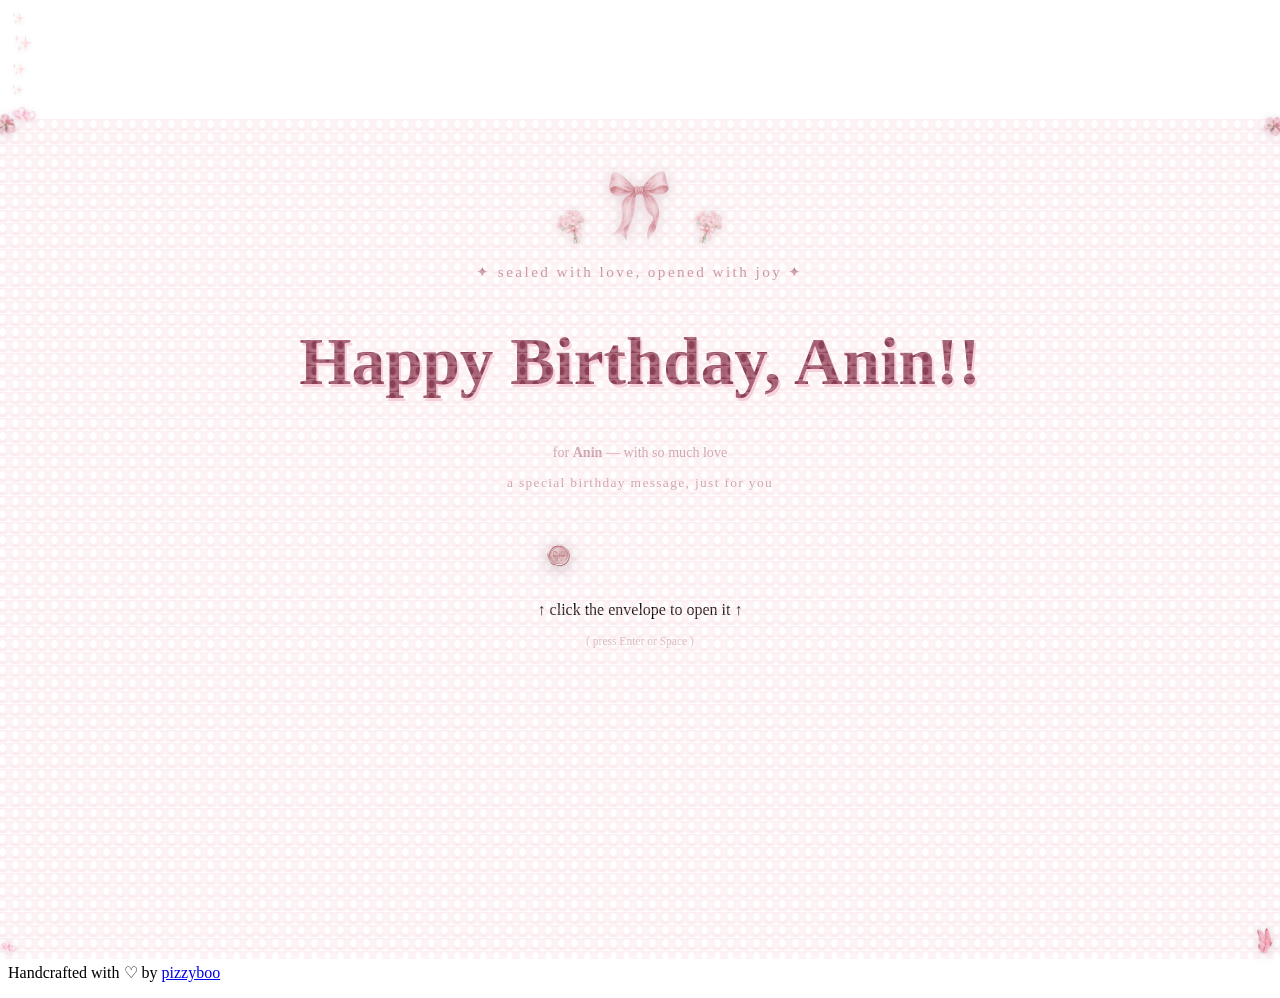
==== commit 12f1f49b: "Restore files" ====
--- a/pages/final.html
+++ b/pages/final.html
@@ -1,617 +1,416 @@
 <!DOCTYPE html>
 <html lang="en">
 <head>
-  <meta charset="UTF-8" />
-  <meta name="viewport" content="width=device-width, initial-scale=1.0" />
-  <title>A Letter For You 💌</title>
-  <link rel="preconnect" href="https://fonts.googleapis.com" />
-  <link rel="preconnect" href="https://fonts.gstatic.com" crossorigin />
-  <link href="https://fonts.googleapis.com/css2?family=Caveat:wght@400;500;600;700&family=Satisfy&family=Indie+Flower&family=Kalam:wght@300;400;700&family=Shadows+Into+Light&family=Patrick+Hand&display=swap" rel="stylesheet" />
-  <link rel="stylesheet" href="../css/style.css" />
-  <link rel="stylesheet" href="../css/final.css" />
-  <link rel="stylesheet" href="../css/scrapbook.css" />
+  <meta charset="UTF-8"/>
+  <meta name="viewport" content="width=device-width,initial-scale=1.0"/>
+  <title>Happy Birthday, Anin!!</title>
+  <link rel="preconnect" href="https://fonts.googleapis.com"/>
+  <link rel="preconnect" href="https://fonts.gstatic.com" crossorigin/>
+  <link href="https://fonts.googleapis.com/css2?family=Caveat:wght@400;600;700&family=Satisfy&family=Indie+Flower&family=Kalam:wght@300;400;700&family=Shadows+Into+Light&family=Patrick+Hand&display=swap" rel="stylesheet"/>
+  <link rel="stylesheet" href="../css/scrapbook-gen.css"/>
+  <style>
+    /* ── Page shell ── */
+    .final-stage {
+      display:flex; flex-direction:column; align-items:center;
+      padding:36px 20px 60px; min-height:80vh;
+      position:relative; z-index:1;
+    }
+
+    /* ── Title block ── */
+    .final-title-block { text-align:center; margin-bottom:36px; position:relative; }
+    .final-title-block h1 {
+      font-family:var(--f-title);
+      font-size:clamp(2.2rem,6.5vw,4.2rem);
+      color:#8b4055;
+      text-shadow:2px 3px 0 rgba(245,192,208,.75);
+      line-height:1.08;
+    }
+    .final-pre  { font-family:var(--f-shadow); font-size:.95rem; color:#a06070; letter-spacing:.16em; opacity:.72; display:block; margin-bottom:6px; }
+    .final-post { font-family:var(--f-cute);   font-size:.84rem; color:#a06070; letter-spacing:.1em;  opacity:.6;  display:block; margin-top:8px; }
+
+    /* ── Envelope corner flower decorations ── */
+    .env-corner {
+      position:absolute; pointer-events:none; z-index:6;
+    }
+    .env-corner.tl { top:-18px; left:-14px;  transform:rotate(-22deg); }
+    .env-corner.tr { top:-16px; right:-12px; transform:rotate(18deg); }
+    .env-corner.bl { bottom:-14px; left:-10px; transform:rotate(12deg); }
+    .env-corner.br { bottom:-12px; right:-8px;  transform:rotate(-18deg); }
+
+    /* ── Envelope lace border ── */
+    .env-lace-border {
+      position:absolute; inset:-12px; border-radius:10px; pointer-events:none; z-index:0;
+      background-image:
+        radial-gradient(circle 5px at 5px 5px, transparent 4px, rgba(245,205,214,.5) 5px, rgba(245,205,214,.5) 7px, transparent 8px),
+        radial-gradient(circle 5px at calc(100% - 5px) 5px, transparent 4px, rgba(245,205,214,.5) 5px, rgba(245,205,214,.5) 7px, transparent 8px);
+      background-size:13px 13px; background-repeat:repeat; opacity:.5;
+    }
+
+    /* ── Letter container reveal ── */
+    .letter-container {
+      max-width:600px; width:92vw;
+      max-height:0; overflow:hidden; opacity:0;
+      transition:max-height 1s cubic-bezier(.4,0,.2,1), margin-top .5s ease, opacity .7s ease;
+    }
+    .letter-container.revealed { max-height:2400px; margin-top:44px; opacity:1; }
+
+    /* ── Letter paper ── */
+    .letter-paper {
+      background:#fffdf9; border-radius:4px;
+      padding:48px 44px 40px;
+      box-shadow:0 8px 36px rgba(180,80,100,.18), 0 2px 8px rgba(0,0,0,.06);
+      position:relative; isolation:isolate;
+      background-image:repeating-linear-gradient(
+        transparent, transparent 27px,
+        rgba(212,116,138,.085) 27px, rgba(212,116,138,.085) 28px);
+      background-size:100% 28px; background-position:0 16px;
+      border-left:4px solid #e898b0;
+    }
+    /* Red margin line */
+    .letter-paper::before {
+      content:''; position:absolute; left:44px; top:0; bottom:0;
+      width:1px; background:rgba(240,160,184,.26); pointer-events:none;
+    }
+    /* Corner fold */
+    .letter-paper::after {
+      content:''; position:absolute; bottom:0; right:0;
+      width:28px; height:28px;
+      background:linear-gradient(135deg, rgba(245,205,214,.6) 50%, transparent 50%);
+      border-radius:0 0 4px 0; pointer-events:none;
+    }
+    .letter-behind {
+      position:absolute; inset:6px -6px -6px 6px;
+      background:linear-gradient(145deg,#fce8ed,#fdf5f7);
+      border-radius:4px; z-index:-1;
+      box-shadow:4px 4px 14px rgba(180,80,100,.14);
+    }
+
+    /* ── Letter typography ── */
+    .letter-date      { font-family:var(--f-hand); font-size:.9rem; color:#a06070; text-align:right; display:block; margin-bottom:20px; position:relative; z-index:1; }
+    .letter-greeting  { font-family:var(--f-title); font-size:1.85rem; color:#8b4055; margin-bottom:18px; position:relative; z-index:1; }
+    .letter-body      { font-family:var(--f-journal); font-size:.98rem; color:#5a3040; line-height:2; margin-bottom:14px; position:relative; z-index:1; }
+    .letter-sign-off  { font-family:var(--f-hand); font-size:1rem; color:#7a5060; margin-top:24px; position:relative; z-index:1; }
+    .letter-signature { font-family:var(--f-title); font-size:1.9rem; color:#8b4055; margin-top:6px; position:relative; z-index:1; }
+    .letter-deco-row  { text-align:center; margin-top:16px; opacity:.38; position:relative; z-index:1; }
+    #letter-body-paragraphs { position:relative; z-index:1; }
+
+    /* ── Closing quote strip ── */
+    .letter-quote {
+      margin:20px 0 16px; padding:12px 16px;
+      border-left:3px solid rgba(196,122,138,.5);
+      background:var(--r-petal); border-radius:0 6px 6px 0;
+      font-family:var(--f-cute); font-size:.9rem; color:var(--r-ink);
+      line-height:1.55; position:relative; z-index:1;
+    }
+
+    /* ── Corner decorations inside letter paper — small, non-intrusive ── */
+    .ltr-deco {
+      position:absolute; pointer-events:none; z-index:0; opacity:.45;
+    }
+    .ltr-deco.tr { top:10px; right:10px; transform:rotate(10deg); }
+    .ltr-deco.tl { top:10px; left:10px;  transform:rotate(-10deg); }
+    .ltr-deco.br { bottom:44px; right:12px; }
+    .ltr-deco.bl { bottom:44px; left:12px; transform:rotate(-6deg); opacity:.35; }
+
+    /* ── Bottom decoration row in letter ── */
+    .letter-bot-row {
+      display:flex; justify-content:center; align-items:center;
+      gap:14px; margin-top:14px; position:relative; z-index:1;
+    }
+
+    /* ── Back home ── */
+    .back-home-wrap { margin-top:32px; text-align:center; opacity:0; transition:opacity .6s ease 1.2s; }
+    .back-home-wrap.show { opacity:1; }
+    .back-home-decos { display:flex; justify-content:center; align-items:flex-end; gap:6px; margin-bottom:12px; }
+
+    /* ── Responsive ── */
+    @media(max-width:520px) {
+      .letter-paper { padding:32px 18px 28px; }
+      .letter-paper::before { display:none; }
+      .ltr-deco { display:none; }
+    }
+  </style>
 </head>
-<body class="final-page">
-
-<style>
-/* ── Final page specific overrides & new elements ── */
-body.final-page {
-  background-color: #fff8fa !important;
-  background-image:
-    radial-gradient(ellipse 5px 4px at 18px 18px, rgba(212,116,138,.09) 60%, transparent 70%),
-    radial-gradient(ellipse 3px 3px at 12px 12px, rgba(212,116,138,.06) 60%, transparent 70%),
-    radial-gradient(ellipse 5px 4px at 42px 40px, rgba(212,116,138,.07) 60%, transparent 70%) !important;
-  background-size: 54px 54px !important;
-}
-
-/* ── Lace header/footer strips ── */
-.final-lace-top {
-  width:100%; height:28px;
-  background-image: radial-gradient(circle 12px at 12px 100%, transparent 11px, rgba(245,205,214,0.7) 12px, rgba(245,205,214,0.7) 16px, transparent 17px);
-  background-size:24px 28px; background-repeat:repeat-x;
-  background-color:rgba(253,232,237,0.35);
-}
-.final-lace-bot {
-  width:100%; height:22px; margin-top:8px;
-  background-image: radial-gradient(circle 9px at 9px 0%, transparent 8px, rgba(245,205,214,0.65) 9px, rgba(245,205,214,0.65) 12px, transparent 13px);
-  background-size:18px 22px; background-repeat:repeat-x;
-}
-
-/* ── Main stage layout ── */
-.final-stage {
-  display:flex; flex-direction:column; align-items:center;
-  padding:36px 20px 60px; min-height:80vh;
-  position:relative; z-index:1;
-}
-
-/* ── Title block ── */
-.final-title-block { text-align:center; margin-bottom:36px; position:relative; }
-.final-title-block h1 {
-  font-family:'Satisfy',cursive;
-  font-size:clamp(2.4rem,7vw,4.6rem);
-  color:#8b4055;
-  text-shadow:2px 3px 0 rgba(245,192,208,0.75), 4px 5px 0 rgba(212,116,138,0.15);
-  line-height:1.05;
-}
-.final-title-block .pre-line {
-  font-family:'Shadows Into Light',cursive;
-  font-size:1rem; color:#a06070; letter-spacing:.18em;
-  opacity:.75; display:block; margin-bottom:6px;
-}
-.final-title-block .post-line {
-  font-family:'Indie Flower',cursive;
-  font-size:.9rem; color:#a06070; letter-spacing:.12em;
-  opacity:.65; display:block; margin-top:8px;
-}
-
-/* ── Envelope container ── */
-.env-outer {
-  position:relative; width:320px; max-width:88vw;
-  cursor:pointer; transition:transform .35s ease;
-}
-.env-outer:hover { transform:translateY(-5px) scale(1.02); }
-
-/* Lace border around envelope */
-.env-lace-border {
-  position:absolute; inset:-14px;
-  border-radius:10px;
-  border:none;
-  background-image:
-    radial-gradient(circle 6px at 6px 6px,   transparent 5px, rgba(245,205,214,0.6) 6px, rgba(245,205,214,0.6) 8px, transparent 9px),
-    radial-gradient(circle 6px at calc(100% - 6px) 6px, transparent 5px, rgba(245,205,214,0.6) 6px, rgba(245,205,214,0.6) 8px, transparent 9px);
-  background-size:14px 14px, 14px 14px;
-  background-repeat:repeat;
-  pointer-events:none; z-index:0; opacity:.6;
-}
-
-/* Envelope CSS shape */
-.envelope { width:100%; aspect-ratio:3/2; position:relative; }
-.env-body {
-  position:absolute; inset:0;
-  background:linear-gradient(160deg,#f7c5d0 0%,#fde8ed 55%,#f5e6d3 100%);
-  border-radius:4px 4px 8px 8px;
-  border:1.5px solid rgba(212,116,138,0.3);
-  box-shadow:0 8px 32px rgba(180,80,100,0.22), 0 2px 8px rgba(0,0,0,0.06);
-}
-/* Side triangle folds */
-.env-body::before {
-  content:''; position:absolute; bottom:0; left:0;
-  border-style:solid; border-width:0 0 120px 160px;
-  border-color:transparent transparent rgba(240,160,184,0.25) transparent;
-}
-.env-body::after {
-  content:''; position:absolute; bottom:0; right:0;
-  border-style:solid; border-width:120px 160px 0 0;
-  border-color:rgba(240,160,184,0.18) transparent transparent transparent;
-}
-/* Bottom V flap */
-.env-bottom {
-  position:absolute; bottom:0; left:0; right:0; height:60%;
-  background:linear-gradient(160deg,#fde8ed,#f7c5d0);
-  clip-path:polygon(0 100%,50% 0%,100% 100%);
-  border-radius:0 0 8px 8px;
-}
-/* Top flap */
-.env-flap {
-  position:absolute; top:0; left:0; right:0; height:56%;
-  background:linear-gradient(170deg,#e898b0,#f0a0b8,#f7c5d0);
-  clip-path:polygon(0 0,50% 100%,100% 0);
-  transform-origin:top center;
-  transition:transform .65s cubic-bezier(.34,1.2,.64,1);
-  border-radius:4px 4px 0 0; z-index:5;
-  /* Lace edge on flap */
-  box-shadow:0 6px 16px rgba(180,80,100,0.12);
-}
-/* Lace overlay on flap edge */
-.env-flap::after {
-  content:'';
-  position:absolute; bottom:-4px; left:0; right:0; height:10px;
-  background-image:radial-gradient(circle 5px at 5px 50%, rgba(253,232,237,0.8) 4px, transparent 5px);
-  background-size:12px 100%; background-repeat:repeat-x;
-}
-.env-outer.open .env-flap { transform:rotateX(180deg); }
-
-/* Rose wax seal on flap */
-.env-seal {
-  position:absolute; top:14%; left:50%; transform:translateX(-50%);
-  z-index:6; transition:transform .4s ease, opacity .35s ease;
-  filter:drop-shadow(0 2px 5px rgba(0,0,0,0.14));
-}
-.env-outer.open .env-seal { transform:translateX(-50%) scale(0); opacity:0; }
-
-/* Letter peeking out */
-.env-letter-peek {
-  position:absolute; bottom:18%; left:8%; right:8%; height:44%;
-  background:#fff; border-radius:3px 3px 1px 1px;
-  box-shadow:0 -4px 14px rgba(0,0,0,0.07);
-  transform:translateY(22px); opacity:0;
-  transition:transform .55s ease .45s, opacity .55s ease .45s;
-  z-index:4;
-  background-image:repeating-linear-gradient(transparent,transparent 9px,rgba(212,116,138,0.12) 9px,rgba(212,116,138,0.12) 10px);
-}
-.env-outer.open .env-letter-peek { transform:translateY(-28px); opacity:1; }
-
-/* Hint text */
-.env-hint {
-  text-align:center; font-family:'Indie Flower',cursive;
-  font-size:.95rem; color:#a06070; margin-top:18px;
-  opacity:.7; animation:arrowBounce 1.5s ease-in-out infinite;
-  transition:opacity .3s ease;
-}
-
-/* Decorative roses pinned to envelope corners */
-.env-rose-tl, .env-rose-tr, .env-rose-bl, .env-rose-br {
-  position:absolute; z-index:10; pointer-events:none;
-}
-.env-rose-tl { top:-20px; left:-16px; transform:rotate(-20deg); }
-.env-rose-tr { top:-18px; right:-14px; transform:rotate(15deg); }
-.env-rose-bl { bottom:-16px; left:-12px; transform:rotate(10deg); }
-.env-rose-br { bottom:-14px; right:-10px; transform:rotate(-15deg); }
-
-/* Ribbon strip across envelope */
-.env-ribbon {
-  position:absolute; z-index:8; pointer-events:none;
-  height:12px; background:linear-gradient(90deg,rgba(240,160,184,0.7),rgba(245,205,214,0.85),rgba(240,160,184,0.7));
-  border-radius:2px; box-shadow:0 1px 4px rgba(180,80,100,0.15);
-}
-
-/* ── Letter container ── */
-.letter-container {
-  max-width:580px; width:90vw;
-  max-height:0; overflow:hidden; opacity:0;
-  transition:max-height .9s cubic-bezier(.4,0,.2,1), margin-top .5s ease, opacity .65s ease;
-}
-.letter-container.revealed { max-height:1000px; margin-top:44px; opacity:1; }
-
-/* ── Letter paper ── */
-.letter-paper {
-  background:#fffdf9; border-radius:4px;
-  padding:52px 48px 44px;
-  box-shadow:0 8px 36px rgba(180,80,100,0.18), 0 2px 8px rgba(0,0,0,0.06);
-  position:relative;
-  /* Lined paper */
-  background-image:repeating-linear-gradient(transparent,transparent 27px,rgba(212,116,138,0.1) 27px,rgba(212,116,138,0.1) 28px);
-  background-size:100% 28px; background-position:0 16px;
-  border-left:4px solid #e898b0;
-}
-/* Red margin line */
-.letter-paper::before {
-  content:''; position:absolute;
-  left:48px; top:0; bottom:0; width:1px;
-  background:rgba(240,160,184,0.3);
-}
-/* Corner fold */
-.letter-paper::after {
-  content:''; position:absolute;
-  bottom:0; right:0; width:32px; height:32px;
-  background:linear-gradient(135deg,rgba(245,205,214,0.7) 50%, transparent 50%);
-  border-radius:0 0 4px 0;
-}
-/* Lace strip at top of letter */
-.letter-lace-top {
-  position:absolute; top:-10px; left:10px; right:10px; height:20px;
-  background-image:radial-gradient(circle 8px at 8px 100%, transparent 7px, rgba(245,205,214,0.55) 8px, rgba(245,205,214,0.55) 11px, transparent 12px);
-  background-size:16px 20px; background-repeat:repeat-x; pointer-events:none;
-}
-/* Paper behind letter */
-.letter-behind {
-  position:absolute; inset:6px -6px -6px 6px;
-  background:linear-gradient(145deg,#fce8ed,#fdf5f7);
-  border-radius:4px; z-index:-1;
-  box-shadow:4px 4px 14px rgba(180,80,100,0.14);
-}
-
-.letter-date {
-  font-family:'Caveat',cursive; font-size:.9rem;
-  color:#a06070; text-align:right; display:block; margin-bottom:20px;
-}
-.letter-greeting {
-  font-family:'Satisfy',cursive; font-size:1.9rem;
-  color:#8b4055; margin-bottom:18px;
-}
-.letter-body {
-  font-family:'Kalam',cursive; font-size:1.02rem;
-  color:#5a3040; line-height:1.95; margin-bottom:14px;
-}
-.letter-sign-off {
-  font-family:'Caveat',cursive; font-size:1.05rem; color:#7a5060; margin-top:22px;
-}
-.letter-signature {
-  font-family:'Satisfy',cursive; font-size:2rem; color:#8b4055; margin-top:6px;
-}
-.letter-deco-row {
-  text-align:center; margin-top:18px; font-size:1rem;
-  letter-spacing:.5rem; opacity:.45;
-}
-
-/* ── Back home wrap ── */
-.back-home-wrap { margin-top:32px; text-align:center; }
-
-/* ── Music controls ── */
-.music-controls {
-  position:fixed; bottom:22px; right:20px; z-index:100;
-  display:flex; align-items:center; gap:10px;
-  background:#fff; border-radius:40px; padding:9px 16px;
-  box-shadow:0 4px 18px rgba(212,116,138,0.22);
-  border:1.5px solid rgba(245,205,214,0.8);
-}
-.music-label { font-family:'Indie Flower',cursive; font-size:.82rem; color:#a06070; }
-.btn-music {
-  background:linear-gradient(135deg,#f5c0d0,#e898b0);
-  border:none; border-radius:50%; width:36px; height:36px;
-  font-size:1rem; cursor:pointer; display:flex; align-items:center; justify-content:center;
-  transition:transform .2s ease; box-shadow:0 2px 8px rgba(212,116,138,0.3);
-}
-.btn-music:hover { transform:scale(1.12); }
-
-@media(max-width:560px) {
-  .letter-paper { padding:32px 18px 26px; }
-  .letter-paper::before { display:none; }
-  .env-outer { width:260px; }
-}
-</style>
-
-<!-- ══ Page transition ══ -->
+<body>
 <div id="page-transition"></div>
-<!-- ══ Floating hearts ══ -->
 <div class="hearts-container" aria-hidden="true"></div>
 
-<!-- ══ Fixed ambient bg decorations ══ -->
-<div aria-hidden="true" style="position:fixed;inset:0;pointer-events:none;z-index:0;overflow:hidden;">
-  <span style="position:absolute;top:7%;left:3%;font-size:1.6rem;opacity:.09;animation:gentleFloat 5s ease-in-out infinite;">🌹</span>
-  <span style="position:absolute;top:22%;right:4%;font-size:1.3rem;opacity:.09;animation:gentleFloat 4s ease-in-out infinite 1s;">🌸</span>
-  <span style="position:absolute;top:52%;left:2%;font-size:1.5rem;opacity:.08;animation:gentleFloat 6s ease-in-out infinite 2s;">🎀</span>
-  <span style="position:absolute;top:68%;right:3%;font-size:1.4rem;opacity:.09;animation:gentleFloat 4.5s ease-in-out infinite .5s;">💗</span>
-  <span style="position:absolute;top:85%;left:5%;font-size:1.2rem;opacity:.08;animation:gentleFloat 3.5s ease-in-out infinite 1.5s;">✨</span>
-  <span style="position:absolute;top:38%;right:2%;font-size:1.6rem;opacity:.07;animation:gentleFloat 5.5s ease-in-out infinite 3s;">🌷</span>
+<div class="page-bg">
+  <div class="lace-band" aria-hidden="true"></div>
+
+  <div class="page-wrapper">
+    <div class="final-stage" id="main-content">
+
+      <!-- ════════════ TITLE ════════════ -->
+      <div class="final-title-block" data-anim="fade">
+        <!-- Flower + bow row above title -->
+        <div style="display:flex;justify-content:center;align-items:flex-end;gap:8px;margin-bottom:12px;" aria-hidden="true">
+          <div id="title-fl-l" style="transform:rotate(-18deg);"></div>
+          <div id="title-bow-c" style="margin-bottom:2px;"></div>
+          <div id="title-fl-r" style="transform:rotate(16deg);"></div>
+        </div>
+
+        <span class="final-pre">&#10022; sealed with love, opened with joy &#10022;</span>
+        <h1 id="letter-title">Happy Birthday, Anin!!</h1>
+        <p style="font-family:var(--f-cute);font-size:.88rem;color:#a06070;margin-top:6px;opacity:.6;">
+          for <strong id="letter-recipient">Anin</strong> &mdash; with so much love
+        </p>
+        <span class="final-post">a special birthday message, just for you</span>
+
+        <div class="lace-strip" style="margin-top:12px;max-width:320px;margin-left:auto;margin-right:auto;" aria-hidden="true"></div>
+      </div>
+
+      <!-- ════════════ ENVELOPE ════════════ -->
+      <div class="env-outer" role="button" tabindex="0"
+           aria-label="Click to open the birthday letter"
+           data-anim="pop" data-delay="200">
+
+        <div class="env-lace-border" aria-hidden="true"></div>
+
+        <!-- Washi tape strips — only on envelope edges, not over face -->
+        <div class="washi washi-gingham" style="width:72px;top:-9px;left:50%;transform:translateX(-50%) rotate(-2deg);" aria-hidden="true"></div>
+        <div class="washi washi-hearts"  style="width:54px;bottom:-9px;left:50%;transform:translateX(-50%) rotate(1deg);" aria-hidden="true"></div>
+        <div class="washi washi-rose"    style="width:60px;top:32%;left:-10px;transform:rotate(-90deg);" aria-hidden="true"></div>
+        <div class="washi washi-floral"  style="width:58px;top:32%;right:-10px;transform:rotate(90deg);" aria-hidden="true"></div>
+
+        <!-- Corner flower/asset stickers — outside envelope body -->
+        <div class="env-corner tl" id="env-fl-tl" aria-hidden="true"></div>
+        <div class="env-corner tr" id="env-fl-tr" aria-hidden="true"></div>
+        <div class="env-corner bl" id="env-fl-bl" aria-hidden="true"></div>
+        <div class="env-corner br" id="env-fl-br" aria-hidden="true"></div>
+
+        <!-- Envelope CSS shape -->
+        <div class="envelope" aria-hidden="true">
+          <div class="env-body"></div>
+          <div class="env-bottom"></div>
+          <div class="env-flap"></div>
+          <!-- Wax seal on flap -->
+          <div class="env-seal" id="env-seal"></div>
+          <div class="env-letter-peek"></div>
+        </div>
+
+        <p class="env-hint">&#8593; click the envelope to open it &#8593;</p>
+        <p style="text-align:center;font-family:var(--f-cute);font-size:.72rem;color:#a06070;opacity:.38;margin-top:2px;">( press Enter or Space )</p>
+      </div>
+
+      <!-- ════════════ LETTER ════════════ -->
+      <div class="letter-container" id="letter-container" aria-live="polite" aria-atomic="true">
+        <div class="letter-paper">
+          <div class="letter-behind" aria-hidden="true"></div>
+
+          <!-- Washi tape on letter top edge -->
+          <div class="washi washi-floral"  style="width:66px;top:-9px;left:50%;transform:translateX(-50%) rotate(-3deg);"  aria-hidden="true"></div>
+          <div class="washi washi-gingham" style="width:46px;top:-9px;left:10%;transform:rotate(4deg);"   aria-hidden="true"></div>
+          <div class="washi washi-hearts"  style="width:42px;top:-9px;right:12%;transform:rotate(-4deg);" aria-hidden="true"></div>
+
+          <!-- Corner asset decorations — small, z-index:0, won't cover text -->
+          <div class="ltr-deco tr" id="ltr-fl-tr" aria-hidden="true"></div>
+          <div class="ltr-deco tl" id="ltr-bow-tl" aria-hidden="true"></div>
+          <div class="ltr-deco br" id="ltr-seal-br" aria-hidden="true"></div>
+          <div class="ltr-deco bl" id="ltr-bfly-bl" aria-hidden="true"></div>
+
+          <!-- Gift tag pinned top -->
+          <div style="position:absolute;top:-26px;right:16%;transform:rotate(4deg);z-index:2;" aria-hidden="true">
+            <div class="gift-tag" style="padding:5px 10px;font-size:.62rem;">
+              <span style="font-family:var(--f-cute);color:#8b4055;">a letter</span>
+              <span style="display:block;font-family:var(--f-title);font-size:.82rem;color:#8b4055;">for Anin &#9825;</span>
+            </div>
+          </div>
+
+          <!-- ── LETTER CONTENT ── -->
+          <span class="letter-date" id="letter-date"></span>
+          <p class="letter-greeting" id="letter-greeting">My Dearest Twin,</p>
+
+          <div id="letter-body-paragraphs">
+            <!-- Populated by JS -->
+          </div>
+
+          <!-- Closing quote -->
+          <div class="letter-quote">You are so, so, so loved. &#9825;</div>
+
+          <p class="letter-sign-off">With all the love in the world,</p>
+          <p class="letter-signature" id="letter-signature">your twin &#9825;</p>
+
+          <!-- Asset deco row -->
+          <div class="letter-deco-row" aria-hidden="true">
+            <div id="ltr-deco-row" style="display:flex;justify-content:center;align-items:center;gap:12px;margin:10px 0 4px;"></div>
+          </div>
+
+          <div class="lace-strip" style="margin-top:14px;" aria-hidden="true"></div>
+
+          <!-- Bottom seal + bow row -->
+          <div class="letter-bot-row" aria-hidden="true">
+            <div id="ltr-bot-seal-l"></div>
+            <div id="ltr-bot-bow"></div>
+            <div id="ltr-bot-seal-r"></div>
+          </div>
+        </div><!-- /.letter-paper -->
+      </div><!-- /.letter-container -->
+
+      <!-- ── Back to scrapbook ── -->
+      <div class="back-home-wrap" id="back-home">
+        <div class="back-home-decos" aria-hidden="true">
+          <div id="back-fl-l" style="transform:rotate(-14deg);opacity:.72;"></div>
+          <div id="back-fl-c" style="opacity:.85;"></div>
+          <div id="back-fl-r" style="transform:rotate(12deg);opacity:.72;"></div>
+        </div>
+        <a href="preview.html" class="btn-bow">&#8592; back to the scrapbook</a>
+      </div>
+
+    </div><!-- /.final-stage -->
+  </div><!-- /.page-wrapper -->
+
+  <div class="lace-band flip" style="margin-top:8px;" aria-hidden="true"></div>
+  <footer class="footer-bar" role="contentinfo">
+    <p>Handcrafted with &#9825; by <a href="https://github.com/pizzyboo" target="_blank" rel="noopener">pizzyboo</a></p>
+  </footer>
+</div><!-- /.page-bg -->
+
+<!-- Music player -->
+<div class="music-player" id="music-player" role="region" aria-label="Background music controls" style="display:none;">
+  <span class="music-label" id="music-label">birthday song</span>
+  <span class="music-note-anim" aria-hidden="true" style="font-size:1rem;">&#9835;</span>
+  <button class="btn-music" id="btn-music" aria-label="Play or pause background music">&#9654;</button>
 </div>
 
-<!-- ══ Top lace ══ -->
-<div class="final-lace-top" aria-hidden="true"></div>
-
-<div class="final-stage" id="main-content">
-
-  <!-- ════════════ TITLE ════════════ -->
-  <div class="final-title-block" data-anim="fade">
-
-    <!-- CSS rose bouquet above title -->
-    <div aria-hidden="true" style="display:flex;justify-content:center;align-items:flex-end;gap:6px;margin-bottom:10px;">
-      <div class="css-rose rose-sm" style="transform:rotate(-20deg);opacity:.8;">
-        <div class="petal"></div><div class="petal"></div><div class="petal"></div><div class="petal"></div><div class="petal"></div><div class="leaf"></div>
-      </div>
-      <div class="css-rose rose-lg">
-        <div class="petal"></div><div class="petal"></div><div class="petal"></div><div class="petal"></div><div class="petal"></div><div class="leaf"></div>
-      </div>
-      <div class="bow-satin bow-lg" style="margin-bottom:4px;">
-        <div class="bow-knot"></div><div class="bow-tail-l"></div><div class="bow-tail-r"></div>
-      </div>
-      <div class="css-rose rose-lg">
-        <div class="petal"></div><div class="petal"></div><div class="petal"></div><div class="petal"></div><div class="petal"></div><div class="leaf"></div>
-      </div>
-      <div class="css-rose rose-sm" style="transform:rotate(18deg);opacity:.8;">
-        <div class="petal"></div><div class="petal"></div><div class="petal"></div><div class="petal"></div><div class="petal"></div><div class="leaf"></div>
-      </div>
-    </div>
-
-    <span class="pre-line">✦ sealed with love, opened with joy ✦</span>
-    <h1>A Letter For You</h1>
-    <span class="post-line">🌹 a special birthday message 🌹</span>
-
-    <!-- Lace strip under title -->
-    <div class="lace-strip" style="margin-top:12px;max-width:340px;margin-left:auto;margin-right:auto;" aria-hidden="true"></div>
-  </div>
-
-  <!-- ════════════ ENVELOPE ════════════ -->
-  <div class="env-outer" role="button" tabindex="0"
-       aria-label="Click to open the birthday letter"
-       data-anim="pop" data-delay="200">
-
-    <!-- Lace border halo -->
-    <div class="env-lace-border" aria-hidden="true"></div>
-
-    <!-- Washi tape ribbons across envelope -->
-    <div class="env-ribbon washi-floral" aria-hidden="true"
-         style="width:72px;top:28%;left:-14px;transform:rotate(-90deg);"></div>
-    <div class="env-ribbon washi-hearts" aria-hidden="true"
-         style="width:68px;top:28%;right:-12px;transform:rotate(90deg);"></div>
-
-    <!-- Top horizontal washi strip -->
-    <div class="washi washi-gingham" aria-hidden="true"
-         style="width:80px;top:-9px;left:50%;transform:translateX(-50%) rotate(-2deg);
-         background-image:repeating-linear-gradient(0deg,transparent,transparent 4px,rgba(212,116,138,0.3) 4px,rgba(212,116,138,0.3) 5px),
-         repeating-linear-gradient(90deg,transparent,transparent 4px,rgba(212,116,138,0.3) 4px,rgba(212,116,138,0.3) 5px);
-         background-color:rgba(253,232,237,0.9);"></div>
-    <div class="washi washi-hearts" aria-hidden="true"
-         style="width:60px;bottom:-9px;left:50%;transform:translateX(-50%) rotate(1deg);"></div>
-
-    <!-- CSS Rose corners -->
-    <div class="env-rose-tl" aria-hidden="true">
-      <div class="css-rose rose-sm" style="opacity:.85;">
-        <div class="petal"></div><div class="petal"></div><div class="petal"></div><div class="petal"></div><div class="petal"></div><div class="leaf"></div>
-      </div>
-    </div>
-    <div class="env-rose-tr" aria-hidden="true">
-      <div class="css-rose rose-sm" style="opacity:.85;">
-        <div class="petal"></div><div class="petal"></div><div class="petal"></div><div class="petal"></div><div class="petal"></div><div class="leaf"></div>
-      </div>
-    </div>
-    <div class="env-rose-bl" aria-hidden="true">
-      <div class="css-rose" style="transform:scale(.5);opacity:.7;">
-        <div class="petal"></div><div class="petal"></div><div class="petal"></div><div class="petal"></div><div class="petal"></div><div class="leaf"></div>
-      </div>
-    </div>
-    <div class="env-rose-br" aria-hidden="true">
-      <div class="css-butterfly butterfly-sm" style="opacity:.6;">
-        <div class="wing wing-ul"></div><div class="wing wing-ur"></div>
-        <div class="wing wing-ll"></div><div class="wing wing-lr"></div>
-        <div class="body"></div>
-      </div>
-    </div>
-
-    <!-- Envelope body -->
-    <div class="envelope" aria-hidden="true">
-      <div class="env-body"></div>
-      <div class="env-bottom"></div>
-      <div class="env-flap"></div>
-
-      <!-- Rose wax seal on flap -->
-      <div class="env-seal">
-        <div class="wax-seal seal-lg">🌹</div>
-      </div>
-
-      <div class="env-letter-peek"></div>
-    </div>
-
-    <p class="env-hint">↑ click the envelope to open it ↑</p>
-    <p style="text-align:center;font-family:'Indie Flower',cursive;font-size:.75rem;color:#a06070;opacity:.45;margin-top:2px;">( or press Enter / Space )</p>
-  </div>
-
-
-  <!-- ════════════ LETTER ════════════ -->
-  <div class="letter-container" aria-live="polite" aria-atomic="true">
-    <div class="letter-paper">
-
-      <!-- Paper behind -->
-      <div class="letter-behind" aria-hidden="true"></div>
-      <!-- Lace at top of letter -->
-      <div class="letter-lace-top" aria-hidden="true"></div>
-
-      <!-- Washi strips on letter -->
-      <div class="washi washi-floral" aria-hidden="true"
-           style="width:75px;top:-9px;left:50%;transform:translateX(-50%) rotate(-3deg);"></div>
-      <div class="washi washi-gingham" aria-hidden="true"
-           style="width:52px;top:-9px;left:12%;transform:rotate(4deg);
-           background-image:repeating-linear-gradient(0deg,transparent,transparent 4px,rgba(212,116,138,0.3) 4px,rgba(212,116,138,0.3) 5px),
-           repeating-linear-gradient(90deg,transparent,transparent 4px,rgba(212,116,138,0.3) 4px,rgba(212,116,138,0.3) 5px);
-           background-color:rgba(253,232,237,0.9);"></div>
-      <div class="washi washi-hearts" aria-hidden="true"
-           style="width:48px;top:-9px;right:14%;transform:rotate(-4deg);"></div>
-
-      <!-- Sticker decorations on letter corners -->
-      <div style="position:absolute;top:14px;right:16px;transform:rotate(12deg);" aria-hidden="true">
-        <div class="css-rose rose-sm">
-          <div class="petal"></div><div class="petal"></div><div class="petal"></div><div class="petal"></div><div class="petal"></div><div class="leaf"></div>
-        </div>
-      </div>
-      <div style="position:absolute;top:14px;left:16px;transform:rotate(-10deg);" aria-hidden="true">
-        <div class="bow-satin bow-sm">
-          <div class="bow-knot"></div><div class="bow-tail-l"></div><div class="bow-tail-r"></div>
-        </div>
-      </div>
-      <div style="position:absolute;bottom:40px;right:18px;" aria-hidden="true">
-        <div class="wax-seal seal-sm">🌸</div>
-      </div>
-      <div style="position:absolute;bottom:40px;left:16px;transform:rotate(-8deg);font-size:1.1rem;opacity:.35;" aria-hidden="true">🦋</div>
-
-      <!-- Gift tag pinned at top -->
-      <div style="position:absolute;top:-28px;right:18%;transform:rotate(5deg);" aria-hidden="true">
-        <div class="gift-tag" style="padding:5px 10px;font-size:.65rem;">
-          <span style="font-family:'Indie Flower',cursive;color:#8b4055;">a letter</span>
-          <span style="display:block;font-family:'Satisfy',cursive;font-size:.85rem;color:#8b4055;">for you 💗</span>
-        </div>
-      </div>
-
-      <!-- Letter content -->
-      <span class="letter-date">August 5th, 2026 🌸</span>
-      <p class="letter-greeting">My dearest you,</p>
-
-      <p class="letter-body">
-        I've been thinking about what to say in this letter for a while now.
-        Not because I don't have enough words — it's actually the opposite.
-        There are too many, and none of them feel big enough.
-      </p>
-      <p class="letter-body">
-        So let me start with the simplest truth I know: having you in my
-        life is one of the best things that has ever happened to me. Not
-        just on birthdays, not just in the big shiny moments — but in all
-        the quiet, ordinary, everyday ones too.
-      </p>
-      <p class="letter-body">
-        You make the world a gentler, warmer, funnier, more beautiful place
-        just by being in it. You carry kindness like other people carry
-        keys — always with you, always ready, never making a show of it.
-        That's rare. <em>You</em> are rare.
-      </p>
-      <p class="letter-body">
-        I hope this year brings you everything your heart has been softly
-        wishing for. Moonlit moments, belly laughs, spontaneous adventures,
-        and long peaceful evenings where everything feels exactly right. 🌸
-      </p>
-      <p class="letter-body">
-        And on the days when things feel heavy — because sometimes they
-        will — I hope you remember that you are so deeply loved. That
-        somewhere, someone made you a whole scrapbook just to say:
-        <strong>you matter. You are celebrated. You are everything.</strong>
-      </p>
-      <p class="letter-body">
-        Happy Birthday. Here's to you — today, tomorrow, and every
-        single day in between. 🎂✨🌹
-      </p>
-
-      <!-- Quote card inside letter -->
-      <div class="quote-card" style="margin:18px 0 14px;font-size:.88rem;">
-        you are so so so loved ♡
-        <span class="heart-end">🌸</span>
-      </div>
-
-      <!-- Sign-off with rose + bow row -->
-      <p class="letter-sign-off">With all the love in the world,</p>
-      <p class="letter-signature">yours always 💗</p>
-
-      <!-- Decorative bottom row -->
-      <div class="letter-deco-row" aria-hidden="true">🌹 🎀 ✨ 🎂 ✨ 🎀 🌹</div>
-
-      <!-- Lace strip at bottom of letter -->
-      <div class="lace-strip" style="margin-top:14px;" aria-hidden="true"></div>
-
-      <!-- Wax seal row at very bottom -->
-      <div style="display:flex;justify-content:center;gap:16px;margin-top:12px;" aria-hidden="true">
-        <div class="wax-seal seal-sm">🌹</div>
-        <div class="bow-satin" style="transform:scale(.85);">
-          <div class="bow-knot"></div><div class="bow-tail-l"></div><div class="bow-tail-r"></div>
-        </div>
-        <div class="wax-seal seal-sm">💗</div>
-      </div>
-
-    </div><!-- /.letter-paper -->
-  </div><!-- /.letter-container -->
-
-  <!-- ── Back home ── -->
-  <div class="back-home-wrap" id="back-home" style="opacity:0;transition:opacity .6s ease 1.2s;">
-    <div style="display:flex;flex-direction:column;align-items:center;gap:14px;">
-      <!-- CSS rose + bow as a little bouquet above button -->
-      <div style="display:flex;align-items:flex-end;gap:4px;" aria-hidden="true">
-        <div class="css-rose rose-sm" style="transform:rotate(-15deg);opacity:.7;">
-          <div class="petal"></div><div class="petal"></div><div class="petal"></div><div class="petal"></div><div class="petal"></div><div class="leaf"></div>
-        </div>
-        <div class="css-rose" style="opacity:.85;">
-          <div class="petal"></div><div class="petal"></div><div class="petal"></div><div class="petal"></div><div class="petal"></div><div class="leaf"></div>
-        </div>
-        <div class="css-rose rose-sm" style="transform:rotate(12deg);opacity:.7;">
-          <div class="petal"></div><div class="petal"></div><div class="petal"></div><div class="petal"></div><div class="petal"></div><div class="leaf"></div>
-        </div>
-      </div>
-      <a href="../index.html" class="btn-bow">← back to the scrapbook</a>
-    </div>
-  </div>
-
-</div><!-- /.final-stage -->
-
-<!-- ── Footer ── -->
-<div class="final-lace-bot" aria-hidden="true"></div>
-<div style="text-align:center;padding:16px 20px 28px;background:linear-gradient(90deg,#fce8ed,#fdf6ee,#fce8ed);
-  border-top:1px dashed rgba(212,116,138,0.18);">
-  <p style="font-family:'Indie Flower',cursive;font-size:.88rem;color:#a06070;">
-    made with 💗 just for you &nbsp;·&nbsp; 🌹 🎀 ✨
-  </p>
-</div>
-
-<!-- ── Music controls ── -->
-<div class="music-controls" role="region" aria-label="Background music controls">
-  <span class="music-label">🎵 birthday song</span>
-  <span class="music-note" style="animation:musicBounce .6s ease-in-out infinite alternate;" aria-hidden="true">🎶</span>
-  <button class="btn-music" aria-label="Play or pause background music">▶</button>
-</div>
-
-
-<!-- ══ Scripts ══ -->
-<script src="../js/utils.js"></script>
+<script src="../js/svgs.js"></script>
 <script src="../js/animations.js"></script>
-<script src="../js/transitions.js"></script>
-<script src="../js/confetti.js"></script>
-<script src="../js/final.js"></script>
-
+<script src="../js/data-seed.js"></script>
 <script>
-  /* ── Bootstrap ── */
-  document.addEventListener('DOMContentLoaded', () => {
-    ScrapAnimations.initFloatingHearts('.hearts-container', 14);
-    ScrapAnimations.initSparkles(true);
-    ScrapAnimations.initCursorTrail();
-    ScrapAnimations.initBgDecos(4);
-    ScrapAnimations.initEntranceAnims();
-    ScrapAnimations.initStickerHover();
-    ScrapTransitions.initTransitions();
+document.addEventListener('DOMContentLoaded', () => {
+
+  /* ─────────────────────────────────────────────
+     1. LETTER PARAGRAPHS  — hardcoded for Anin
+  ───────────────────────────────────────────── */
+  const LETTER_PARAGRAPHS = [
+    `First of all, happy birthday to you!`,
+    `I'm sorry that I can't be with you on your special day, but I hope this little website can make you smile. This is actually the first project I've ever made for someone, so please forgive me if it's far from perfect. I really hope you like it.`,
+    `I don't have an expensive gift for you right now (sorry, sis \uD83D\uDE2D), so for the moment all I can give you are my words and my prayers.`,
+    `I'm truly, truly grateful that we became friends. You're such a kind, thoughtful, and beautiful person, and I'm really thankful to have you in my life.`,
+    `As you grow another year older, I hope you're always surrounded by kind people who genuinely care about you. I hope your wishes slowly come true, your dreams become reality one by one, and that you continue growing into an even happier and stronger person. Most importantly, I pray that you're always blessed with good health, endless happiness, and abundant opportunities in everything you do.`,
+    `Huff... I'm not very good at putting my feelings into words, so I don't really know what else to say.`,
+    `But one thing I'll always mean is this:`,
+    `Happy Birthday, my twin.`,
+    `I hope our friendship lasts for a very, very long time, and that happiness always finds its way to you.`,
+    `Enjoy your special day.`,
+    `You truly deserve all the love and happiness in the world.`,
+  ];
+
+  const today  = new Date();
+  const MONTHS = ['January','February','March','April','May','June',
+                  'July','August','September','October','November','December'];
+
+  /* Set date */
+  const dateEl = document.getElementById('letter-date');
+  if (dateEl) dateEl.textContent = `${MONTHS[today.getMonth()]} ${today.getDate()}, ${today.getFullYear()}`;
+
+  /* Populate body paragraphs */
+  const bodyDiv = document.getElementById('letter-body-paragraphs');
+  if (bodyDiv) {
+    bodyDiv.innerHTML = '';
+    LETTER_PARAGRAPHS.forEach(text => {
+      if (!text.trim()) return;
+      const p = document.createElement('p');
+      p.className = 'letter-body';
+      p.textContent = text;
+      bodyDiv.appendChild(p);
+    });
+  }
+
+  /* ─────────────────────────────────────────────
+     2. INJECT ASSET DECORATIONS
+  ───────────────────────────────────────────── */
+  const inj = (id, html) => { const el = document.getElementById(id); if (el) el.innerHTML = html; };
+
+  /* Title row */
+  inj('title-fl-l',   SVG.flower(40));
+  inj('title-bow-c',  SVG.bow(78));
+  inj('title-fl-r',   SVG.flower(40));
+
+  /* Envelope corners — flower2 (smaller, offset to outside of envelope body) */
+  inj('env-fl-tl', SVG.flower2(24));
+  inj('env-fl-tr', SVG.flower2(22));
+  inj('env-fl-bl', SVG.heartLace(20));
+  inj('env-fl-br', SVG.butterfly(32));
+
+  /* Wax seal on envelope flap — use wax-seal asset */
+  inj('env-seal', SVG.waxSeal(42));
+
+  /* Letter corner decos — kept tiny so text is never covered */
+  inj('ltr-fl-tr',   SVG.flower2(22));
+  inj('ltr-bow-tl',  SVG.bow(38));
+  inj('ltr-seal-br', SVG.waxSeal(22));
+  inj('ltr-bfly-bl', SVG.butterfly(26));
+
+  /* Letter deco row — letter.png asset as central icon */
+  const decoRow = document.getElementById('ltr-deco-row');
+  if (decoRow) {
+    decoRow.innerHTML =
+      SVG.flower2(22) +
+      `<img src="../assets/letter.png" width="36" height="36"
+        alt="" aria-hidden="true" draggable="false"
+        style="object-fit:contain;filter:drop-shadow(0 2px 5px rgba(100,40,60,.2));margin:0 6px;">` +
+      SVG.flower2(22);
+  }
+
+  /* Letter bottom row */
+  inj('ltr-bot-seal-l', SVG.waxSeal(28));
+  inj('ltr-bot-bow',    SVG.bow(60));
+  inj('ltr-bot-seal-r', SVG.heart(26));
+
+  /* Back home row */
+  inj('back-fl-l', SVG.flower2(24));
+  inj('back-fl-c', SVG.flower(36));
+  inj('back-fl-r', SVG.flower2(24));
+
+  /* ─────────────────────────────────────────────
+     3. ENVELOPE OPEN INTERACTION  — unchanged
+  ───────────────────────────────────────────── */
+  const envOuter        = document.querySelector('.env-outer');
+  const letterContainer = document.getElementById('letter-container');
+  const hintText        = document.querySelector('.env-hint');
+  const backHome        = document.getElementById('back-home');
+  let opened = false;
+
+  function openEnvelope() {
+    if (opened) return;
+    opened = true;
+
+    envOuter.classList.add('open');
+    if (hintText) { hintText.style.opacity = '0'; hintText.style.transition = 'opacity .3s'; }
+
+    setTimeout(() => { letterContainer.classList.add('revealed'); }, 500);
+
+    setTimeout(() => {
+      ScrapConfetti.launchBurst(150);
+      ScrapConfetti.startDrizzle(500);
+    }, 720);
+    setTimeout(() => ScrapConfetti.stopDrizzle(), 9000);
+
+    setTimeout(() => {
+      envOuter.style.transform = 'scale(.88) translateY(-8px)';
+      envOuter.style.transition = 'transform .5s ease';
+      envOuter.style.cursor     = 'default';
+    }, 950);
+
+    setTimeout(() => { if (backHome) backHome.classList.add('show'); }, 1800);
+  }
+
+  envOuter.addEventListener('click', openEnvelope);
+  envOuter.addEventListener('keydown', e => {
+    if (e.key === 'Enter' || e.key === ' ') { e.preventDefault(); openEnvelope(); }
   });
 
-  /* ── Keyboard: Enter / Space opens envelope ── */
-  document.addEventListener('DOMContentLoaded', () => {
-    const envWrap = document.querySelector('.env-outer');
-    if (envWrap) {
-      envWrap.addEventListener('keydown', (e) => {
-        if (e.key === 'Enter' || e.key === ' ') {
-          e.preventDefault();
-          envWrap.click();
-        }
-      });
-    }
-
-    /* Show back-home button after letter revealed */
-    const letterContainer = document.querySelector('.letter-container');
-    const backHome        = document.getElementById('back-home');
-    if (letterContainer && backHome) {
-      const obs = new MutationObserver(() => {
-        if (letterContainer.classList.contains('revealed')) {
-          setTimeout(() => { backHome.style.opacity = '1'; }, 1400);
-        }
-      });
-      obs.observe(letterContainer, { attributes: true, attributeFilter: ['class'] });
-    }
-  });
-
-  /* ── Override envelope selector for new class name ── */
-  /* final.js uses '.envelope-wrap', patch to '.env-outer' */
-  document.addEventListener('DOMContentLoaded', () => {
-    const envOuter = document.querySelector('.env-outer');
-    const letterContainer = document.querySelector('.letter-container');
-    const hintText  = document.querySelector('.env-hint');
-    let opened = false;
-
-    if (!envOuter || !letterContainer) return;
-
-    envOuter.addEventListener('click', () => {
-      if (opened) return;
-      opened = true;
-
-      envOuter.classList.add('open');
-      if (hintText) hintText.style.opacity = '0';
-
-      setTimeout(() => letterContainer.classList.add('revealed'), 500);
-
-      setTimeout(() => {
-        ScrapConfetti.launchConfetti(160);
-        ScrapConfetti.startConfettiDrizzle(550);
-      }, 720);
-
-      setTimeout(() => ScrapConfetti.stopConfettiDrizzle(), 9000);
-
-      setTimeout(() => {
-        envOuter.style.transform = 'scale(0.88) translateY(-8px)';
-        envOuter.style.transition = 'transform .5s ease';
-        envOuter.style.cursor = 'default';
-      }, 950);
-    });
-  });
+  /* ─────────────────────────────────────────────
+     4. ANIMATIONS
+  ───────────────────────────────────────────── */
+  ScrapAnimations.initFloatingHearts('.hearts-container', 12);
+  ScrapAnimations.initSparkles(true);
+  ScrapAnimations.initCursorTrail();
+  ScrapAnimations.initEntranceAnims();
+  ScrapAnimations.initTransitions();
+  ScrapAnimations.initMusicPlayer();
+});
 </script>
-
 </body>
 </html>
